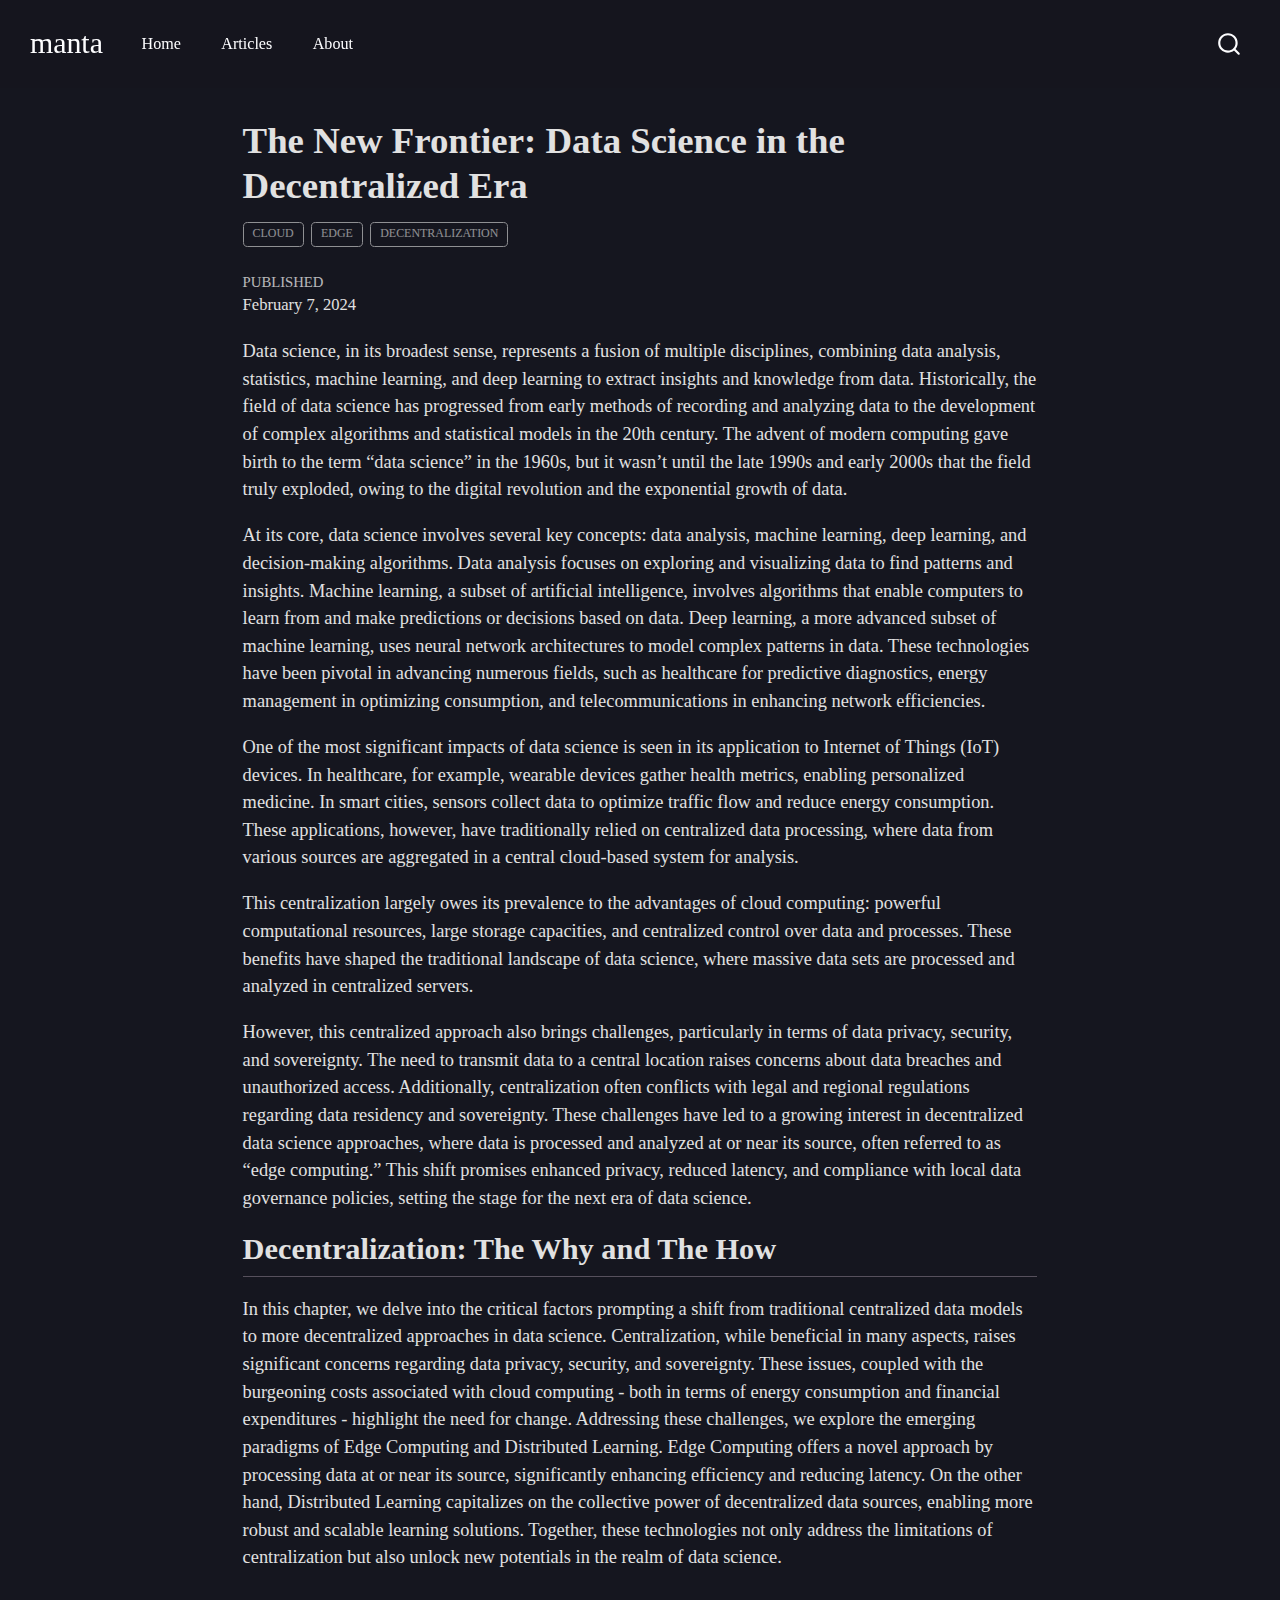
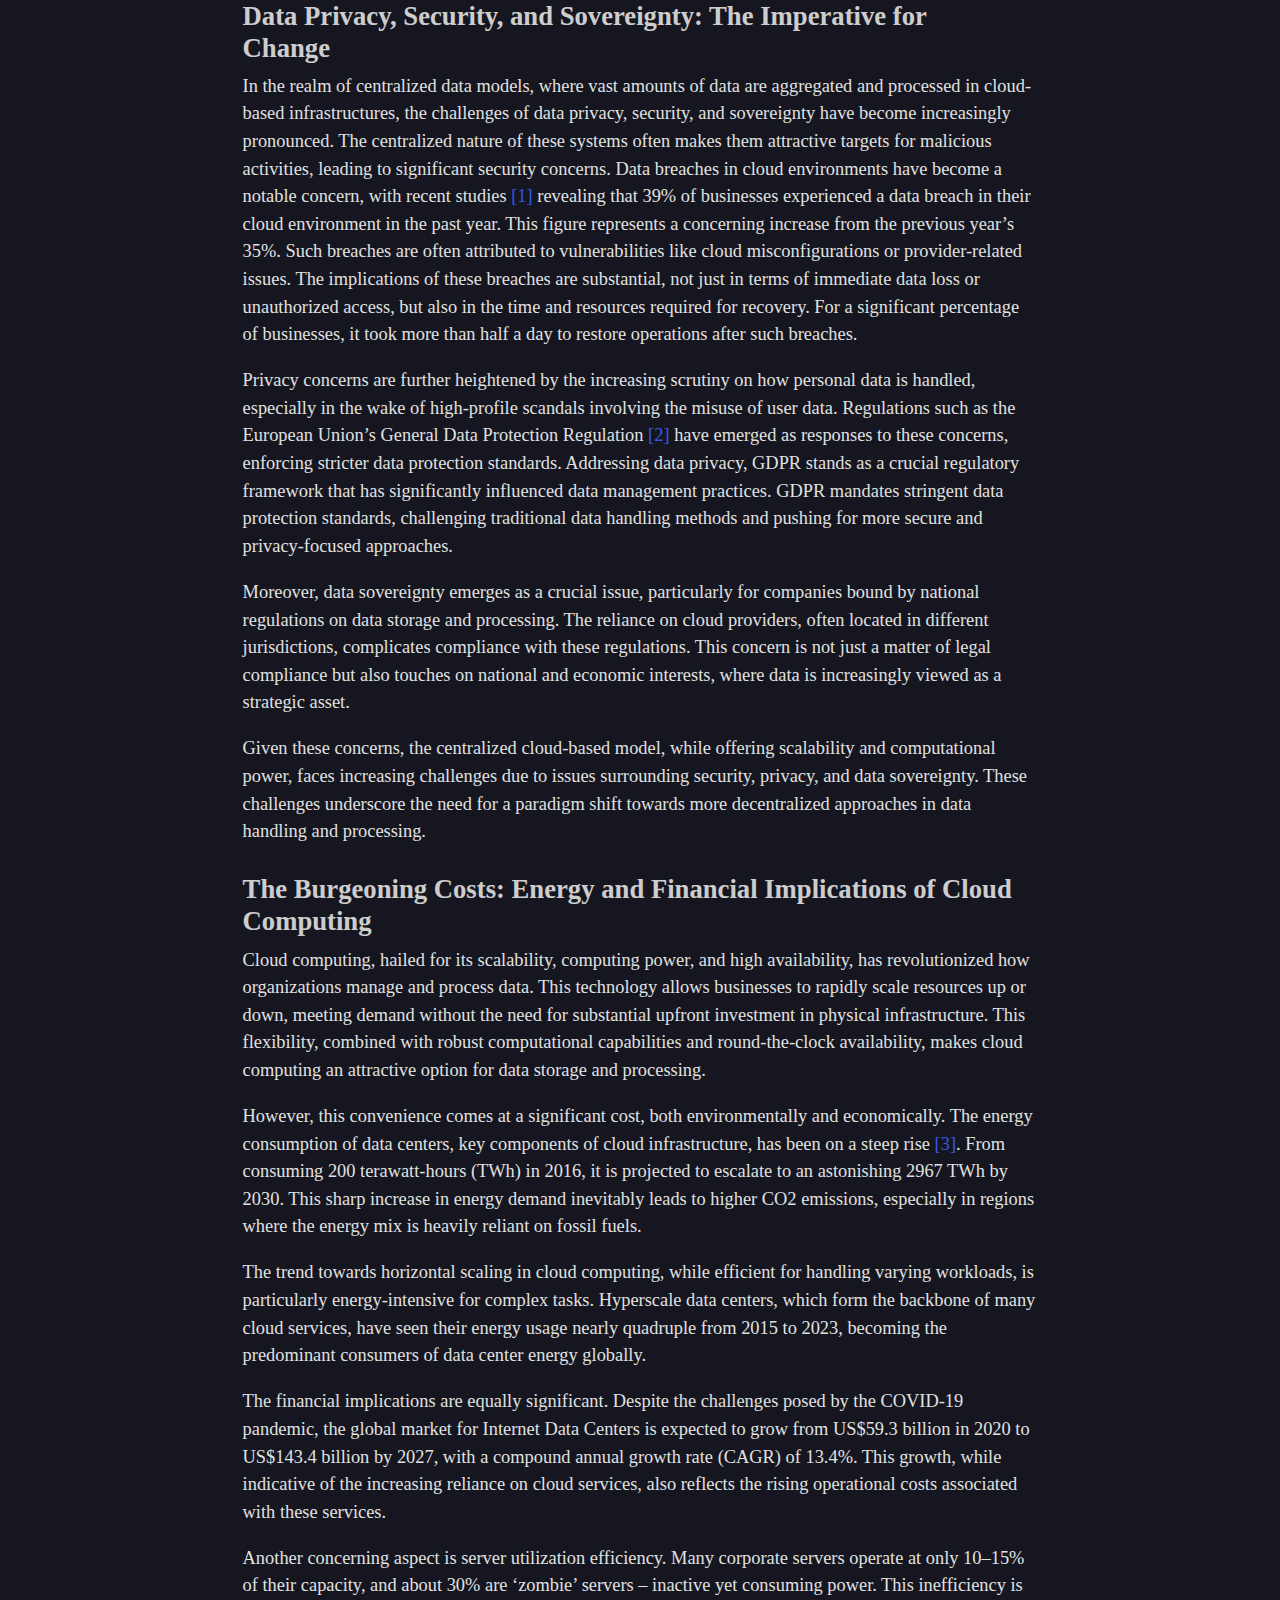
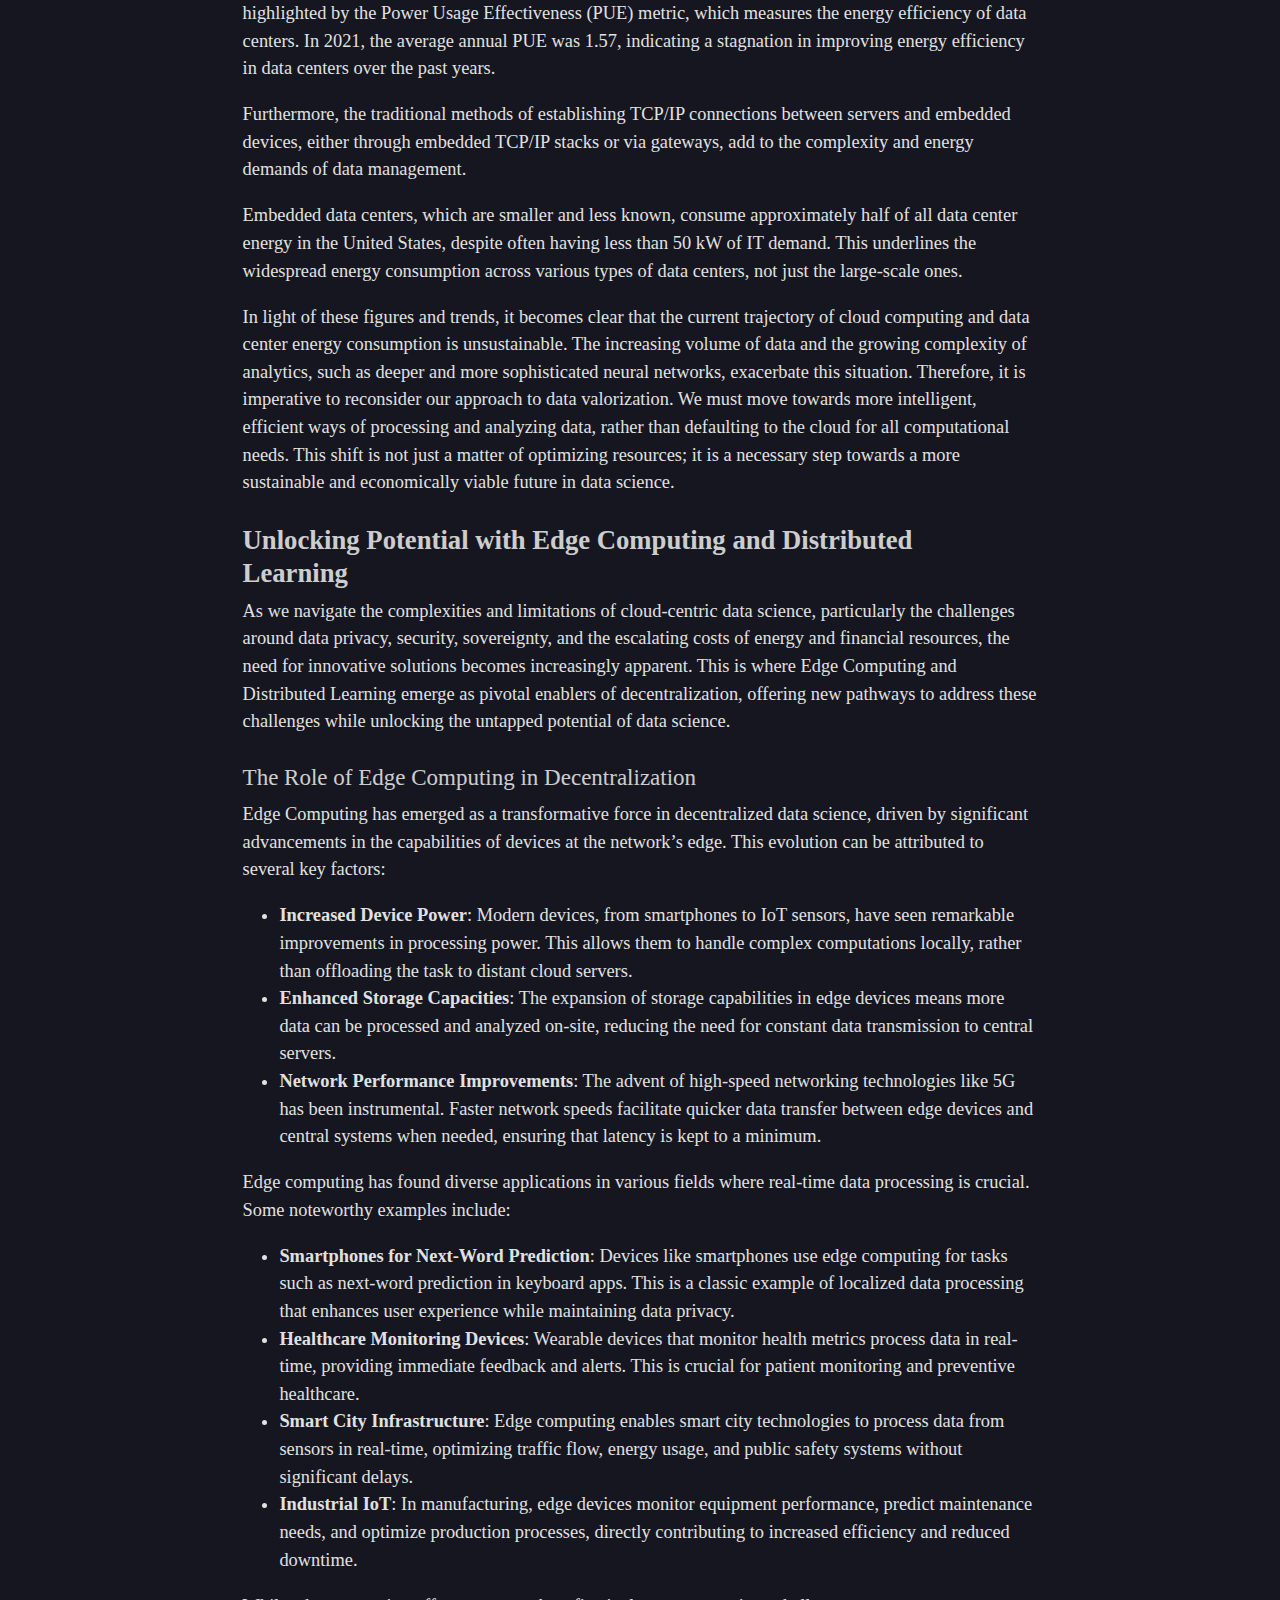
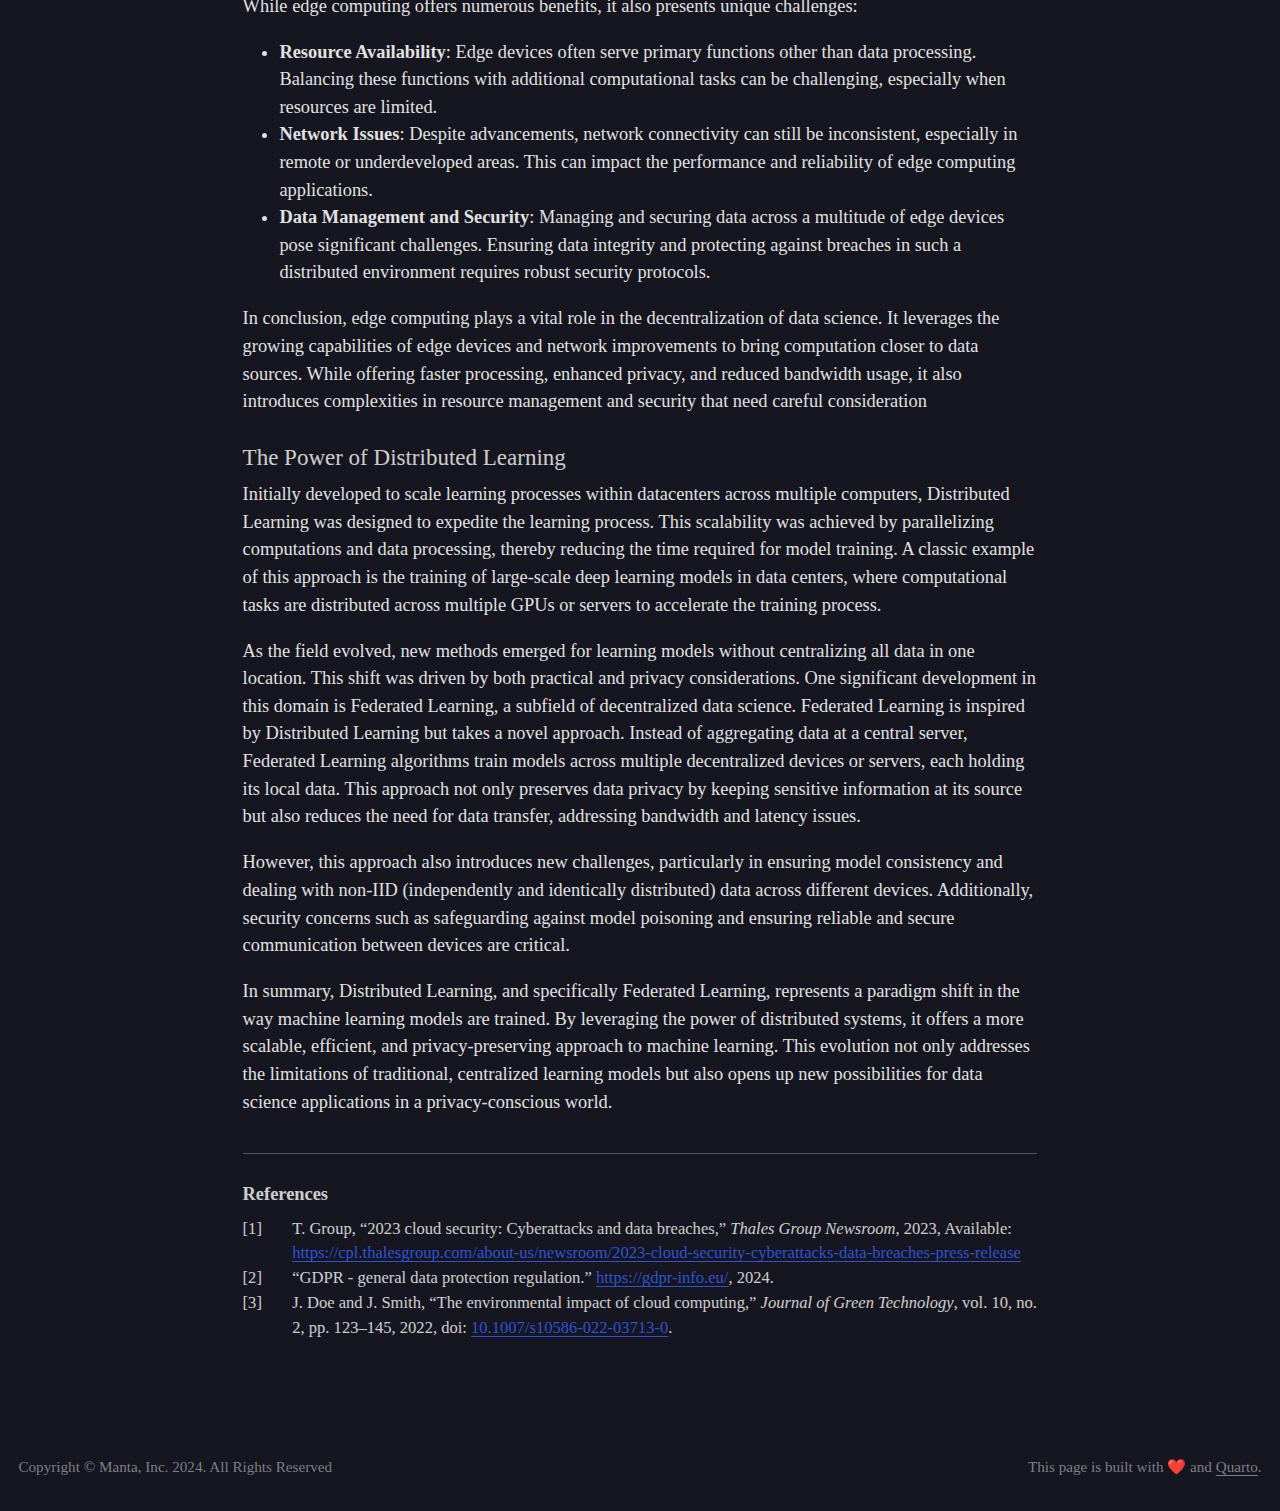
==== articles/decentralization/index.html @ c5131f83 "Built site for gh-pages" ====
<!DOCTYPE html>
<html xmlns="http://www.w3.org/1999/xhtml" lang="en" xml:lang="en"><head>

<meta charset="utf-8">
<meta name="generator" content="quarto-1.4.549">

<meta name="viewport" content="width=device-width, initial-scale=1.0, user-scalable=yes">

<meta name="dcterms.date" content="2024-02-07">

<title>manta - The New Frontier: Data Science in the Decentralized Era</title>
<style>
code{white-space: pre-wrap;}
span.smallcaps{font-variant: small-caps;}
div.columns{display: flex; gap: min(4vw, 1.5em);}
div.column{flex: auto; overflow-x: auto;}
div.hanging-indent{margin-left: 1.5em; text-indent: -1.5em;}
ul.task-list{list-style: none;}
ul.task-list li input[type="checkbox"] {
  width: 0.8em;
  margin: 0 0.8em 0.2em -1em; /* quarto-specific, see https://github.com/quarto-dev/quarto-cli/issues/4556 */ 
  vertical-align: middle;
}
/* CSS for citations */
div.csl-bib-body { }
div.csl-entry {
  clear: both;
  margin-bottom: 0em;
}
.hanging-indent div.csl-entry {
  margin-left:2em;
  text-indent:-2em;
}
div.csl-left-margin {
  min-width:2em;
  float:left;
}
div.csl-right-inline {
  margin-left:2em;
  padding-left:1em;
}
div.csl-indent {
  margin-left: 2em;
}</style>


<script src="../../site_libs/quarto-nav/quarto-nav.js"></script>
<script src="../../site_libs/quarto-nav/headroom.min.js"></script>
<script src="../../site_libs/clipboard/clipboard.min.js"></script>
<script src="../../site_libs/quarto-search/autocomplete.umd.js"></script>
<script src="../../site_libs/quarto-search/fuse.min.js"></script>
<script src="../../site_libs/quarto-search/quarto-search.js"></script>
<meta name="quarto:offset" content="../../">
<script src="../../site_libs/quarto-html/quarto.js"></script>
<script src="../../site_libs/quarto-html/popper.min.js"></script>
<script src="../../site_libs/quarto-html/tippy.umd.min.js"></script>
<script src="../../site_libs/quarto-html/anchor.min.js"></script>
<link href="../../site_libs/quarto-html/tippy.css" rel="stylesheet">
<link href="../../site_libs/quarto-html/quarto-syntax-highlighting-dark.css" rel="stylesheet" id="quarto-text-highlighting-styles">
<script src="../../site_libs/bootstrap/bootstrap.min.js"></script>
<link href="../../site_libs/bootstrap/bootstrap-icons.css" rel="stylesheet">
<link href="../../site_libs/bootstrap/bootstrap.min.css" rel="stylesheet" id="quarto-bootstrap" data-mode="dark">
<script id="quarto-search-options" type="application/json">{
  "location": "navbar",
  "copy-button": false,
  "collapse-after": 3,
  "panel-placement": "end",
  "type": "overlay",
  "limit": 50,
  "keyboard-shortcut": [
    "f",
    "/",
    "s"
  ],
  "show-item-context": false,
  "language": {
    "search-no-results-text": "No results",
    "search-matching-documents-text": "matching documents",
    "search-copy-link-title": "Copy link to search",
    "search-hide-matches-text": "Hide additional matches",
    "search-more-match-text": "more match in this document",
    "search-more-matches-text": "more matches in this document",
    "search-clear-button-title": "Clear",
    "search-text-placeholder": "",
    "search-detached-cancel-button-title": "Cancel",
    "search-submit-button-title": "Submit",
    "search-label": "Search"
  }
}</script>


</head>

<body class="nav-fixed fullcontent">

<div id="quarto-search-results"></div>
  <header id="quarto-header" class="headroom fixed-top">
    <nav class="navbar navbar-expand-lg " data-bs-theme="dark">
      <div class="navbar-container container-fluid">
      <div class="navbar-brand-container mx-auto">
    <a class="navbar-brand" href="../../index.html">
    <span class="navbar-title">manta</span>
    </a>
  </div>
            <div id="quarto-search" class="" title="Search"></div>
          <button class="navbar-toggler" type="button" data-bs-toggle="collapse" data-bs-target="#navbarCollapse" aria-controls="navbarCollapse" aria-expanded="false" aria-label="Toggle navigation" onclick="if (window.quartoToggleHeadroom) { window.quartoToggleHeadroom(); }">
  <span class="navbar-toggler-icon"></span>
</button>
          <div class="collapse navbar-collapse" id="navbarCollapse">
            <ul class="navbar-nav navbar-nav-scroll me-auto">
  <li class="nav-item">
    <a class="nav-link" href="../../index.html"> 
<span class="menu-text">Home</span></a>
  </li>  
  <li class="nav-item">
    <a class="nav-link" href="../../articles.html"> 
<span class="menu-text">Articles</span></a>
  </li>  
  <li class="nav-item">
    <a class="nav-link" href="../../about.html"> 
<span class="menu-text">About</span></a>
  </li>  
</ul>
          </div> <!-- /navcollapse -->
          <div class="quarto-navbar-tools">
</div>
      </div> <!-- /container-fluid -->
    </nav>
</header>
<!-- content -->
<div id="quarto-content" class="quarto-container page-columns page-rows-contents page-layout-article page-navbar">
<!-- sidebar -->
<!-- margin-sidebar -->
    
<!-- main -->
<main class="content" id="quarto-document-content">

<header id="title-block-header" class="quarto-title-block default">
<div class="quarto-title">
<h1 class="title">The New Frontier: Data Science in the Decentralized Era</h1>
  <div class="quarto-categories">
    <div class="quarto-category">cloud</div>
    <div class="quarto-category">edge</div>
    <div class="quarto-category">decentralization</div>
  </div>
  </div>



<div class="quarto-title-meta">

    
    <div>
    <div class="quarto-title-meta-heading">Published</div>
    <div class="quarto-title-meta-contents">
      <p class="date">February 7, 2024</p>
    </div>
  </div>
  
    
  </div>
  


</header>


<p>Data science, in its broadest sense, represents a fusion of multiple disciplines, combining data analysis, statistics, machine learning, and deep learning to extract insights and knowledge from data. Historically, the field of data science has progressed from early methods of recording and analyzing data to the development of complex algorithms and statistical models in the 20th century. The advent of modern computing gave birth to the term “data science” in the 1960s, but it wasn’t until the late 1990s and early 2000s that the field truly exploded, owing to the digital revolution and the exponential growth of data.</p>
<p>At its core, data science involves several key concepts: data analysis, machine learning, deep learning, and decision-making algorithms. Data analysis focuses on exploring and visualizing data to find patterns and insights. Machine learning, a subset of artificial intelligence, involves algorithms that enable computers to learn from and make predictions or decisions based on data. Deep learning, a more advanced subset of machine learning, uses neural network architectures to model complex patterns in data. These technologies have been pivotal in advancing numerous fields, such as healthcare for predictive diagnostics, energy management in optimizing consumption, and telecommunications in enhancing network efficiencies.</p>
<p>One of the most significant impacts of data science is seen in its application to Internet of Things (IoT) devices. In healthcare, for example, wearable devices gather health metrics, enabling personalized medicine. In smart cities, sensors collect data to optimize traffic flow and reduce energy consumption. These applications, however, have traditionally relied on centralized data processing, where data from various sources are aggregated in a central cloud-based system for analysis.</p>
<p>This centralization largely owes its prevalence to the advantages of cloud computing: powerful computational resources, large storage capacities, and centralized control over data and processes. These benefits have shaped the traditional landscape of data science, where massive data sets are processed and analyzed in centralized servers.</p>
<p>However, this centralized approach also brings challenges, particularly in terms of data privacy, security, and sovereignty. The need to transmit data to a central location raises concerns about data breaches and unauthorized access. Additionally, centralization often conflicts with legal and regional regulations regarding data residency and sovereignty. These challenges have led to a growing interest in decentralized data science approaches, where data is processed and analyzed at or near its source, often referred to as “edge computing.” This shift promises enhanced privacy, reduced latency, and compliance with local data governance policies, setting the stage for the next era of data science.</p>
<section id="decentralization-the-why-and-the-how" class="level2">
<h2 class="anchored" data-anchor-id="decentralization-the-why-and-the-how">Decentralization: The Why and The How</h2>
<p>In this chapter, we delve into the critical factors prompting a shift from traditional centralized data models to more decentralized approaches in data science. Centralization, while beneficial in many aspects, raises significant concerns regarding data privacy, security, and sovereignty. These issues, coupled with the burgeoning costs associated with cloud computing - both in terms of energy consumption and financial expenditures - highlight the need for change. Addressing these challenges, we explore the emerging paradigms of Edge Computing and Distributed Learning. Edge Computing offers a novel approach by processing data at or near its source, significantly enhancing efficiency and reducing latency. On the other hand, Distributed Learning capitalizes on the collective power of decentralized data sources, enabling more robust and scalable learning solutions. Together, these technologies not only address the limitations of centralization but also unlock new potentials in the realm of data science.</p>
<section id="data-privacy-security-and-sovereignty-the-imperative-for-change" class="level3">
<h3 class="anchored" data-anchor-id="data-privacy-security-and-sovereignty-the-imperative-for-change">Data Privacy, Security, and Sovereignty: The Imperative for Change</h3>
<p>In the realm of centralized data models, where vast amounts of data are aggregated and processed in cloud-based infrastructures, the challenges of data privacy, security, and sovereignty have become increasingly pronounced. The centralized nature of these systems often makes them attractive targets for malicious activities, leading to significant security concerns. Data breaches in cloud environments have become a notable concern, with recent studies <span class="citation" data-cites="cloudSecurity2023"><a href="#ref-cloudSecurity2023" role="doc-biblioref">[1]</a></span> revealing that 39% of businesses experienced a data breach in their cloud environment in the past year. This figure represents a concerning increase from the previous year’s 35%. Such breaches are often attributed to vulnerabilities like cloud misconfigurations or provider-related issues. The implications of these breaches are substantial, not just in terms of immediate data loss or unauthorized access, but also in the time and resources required for recovery. For a significant percentage of businesses, it took more than half a day to restore operations after such breaches.</p>
<p>Privacy concerns are further heightened by the increasing scrutiny on how personal data is handled, especially in the wake of high-profile scandals involving the misuse of user data. Regulations such as the European Union’s General Data Protection Regulation <span class="citation" data-cites="GDPR2024"><a href="#ref-GDPR2024" role="doc-biblioref">[2]</a></span> have emerged as responses to these concerns, enforcing stricter data protection standards. Addressing data privacy, GDPR stands as a crucial regulatory framework that has significantly influenced data management practices. GDPR mandates stringent data protection standards, challenging traditional data handling methods and pushing for more secure and privacy-focused approaches.</p>
<p>Moreover, data sovereignty emerges as a crucial issue, particularly for companies bound by national regulations on data storage and processing. The reliance on cloud providers, often located in different jurisdictions, complicates compliance with these regulations. This concern is not just a matter of legal compliance but also touches on national and economic interests, where data is increasingly viewed as a strategic asset.</p>
<p>Given these concerns, the centralized cloud-based model, while offering scalability and computational power, faces increasing challenges due to issues surrounding security, privacy, and data sovereignty. These challenges underscore the need for a paradigm shift towards more decentralized approaches in data handling and processing.</p>
</section>
<section id="the-burgeoning-costs-energy-and-financial-implications-of-cloud-computing" class="level3">
<h3 class="anchored" data-anchor-id="the-burgeoning-costs-energy-and-financial-implications-of-cloud-computing">The Burgeoning Costs: Energy and Financial Implications of Cloud Computing</h3>
<p>Cloud computing, hailed for its scalability, computing power, and high availability, has revolutionized how organizations manage and process data. This technology allows businesses to rapidly scale resources up or down, meeting demand without the need for substantial upfront investment in physical infrastructure. This flexibility, combined with robust computational capabilities and round-the-clock availability, makes cloud computing an attractive option for data storage and processing.</p>
<p>However, this convenience comes at a significant cost, both environmentally and economically. The energy consumption of data centers, key components of cloud infrastructure, has been on a steep rise <span class="citation" data-cites="greenComputing2022"><a href="#ref-greenComputing2022" role="doc-biblioref">[3]</a></span>. From consuming 200 terawatt-hours (TWh) in 2016, it is projected to escalate to an astonishing 2967 TWh by 2030. This sharp increase in energy demand inevitably leads to higher CO2 emissions, especially in regions where the energy mix is heavily reliant on fossil fuels.</p>
<p>The trend towards horizontal scaling in cloud computing, while efficient for handling varying workloads, is particularly energy-intensive for complex tasks. Hyperscale data centers, which form the backbone of many cloud services, have seen their energy usage nearly quadruple from 2015 to 2023, becoming the predominant consumers of data center energy globally.</p>
<p>The financial implications are equally significant. Despite the challenges posed by the COVID-19 pandemic, the global market for Internet Data Centers is expected to grow from US$59.3 billion in 2020 to US$143.4 billion by 2027, with a compound annual growth rate (CAGR) of 13.4%. This growth, while indicative of the increasing reliance on cloud services, also reflects the rising operational costs associated with these services.</p>
<p>Another concerning aspect is server utilization efficiency. Many corporate servers operate at only 10–15% of their capacity, and about 30% are ‘zombie’ servers – inactive yet consuming power. This inefficiency is highlighted by the Power Usage Effectiveness (PUE) metric, which measures the energy efficiency of data centers. In 2021, the average annual PUE was 1.57, indicating a stagnation in improving energy efficiency in data centers over the past years.</p>
<p>Furthermore, the traditional methods of establishing TCP/IP connections between servers and embedded devices, either through embedded TCP/IP stacks or via gateways, add to the complexity and energy demands of data management.</p>
<p>Embedded data centers, which are smaller and less known, consume approximately half of all data center energy in the United States, despite often having less than 50 kW of IT demand. This underlines the widespread energy consumption across various types of data centers, not just the large-scale ones.</p>
<p>In light of these figures and trends, it becomes clear that the current trajectory of cloud computing and data center energy consumption is unsustainable. The increasing volume of data and the growing complexity of analytics, such as deeper and more sophisticated neural networks, exacerbate this situation. Therefore, it is imperative to reconsider our approach to data valorization. We must move towards more intelligent, efficient ways of processing and analyzing data, rather than defaulting to the cloud for all computational needs. This shift is not just a matter of optimizing resources; it is a necessary step towards a more sustainable and economically viable future in data science.</p>
</section>
<section id="unlocking-potential-with-edge-computing-and-distributed-learning" class="level3">
<h3 class="anchored" data-anchor-id="unlocking-potential-with-edge-computing-and-distributed-learning">Unlocking Potential with Edge Computing and Distributed Learning</h3>
<p>As we navigate the complexities and limitations of cloud-centric data science, particularly the challenges around data privacy, security, sovereignty, and the escalating costs of energy and financial resources, the need for innovative solutions becomes increasingly apparent. This is where Edge Computing and Distributed Learning emerge as pivotal enablers of decentralization, offering new pathways to address these challenges while unlocking the untapped potential of data science.</p>
<section id="the-role-of-edge-computing-in-decentralization" class="level4">
<h4 class="anchored" data-anchor-id="the-role-of-edge-computing-in-decentralization">The Role of Edge Computing in Decentralization</h4>
<p>Edge Computing has emerged as a transformative force in decentralized data science, driven by significant advancements in the capabilities of devices at the network’s edge. This evolution can be attributed to several key factors:</p>
<ul>
<li><strong>Increased Device Power</strong>: Modern devices, from smartphones to IoT sensors, have seen remarkable improvements in processing power. This allows them to handle complex computations locally, rather than offloading the task to distant cloud servers.</li>
<li><strong>Enhanced Storage Capacities</strong>: The expansion of storage capabilities in edge devices means more data can be processed and analyzed on-site, reducing the need for constant data transmission to central servers.</li>
<li><strong>Network Performance Improvements</strong>: The advent of high-speed networking technologies like 5G has been instrumental. Faster network speeds facilitate quicker data transfer between edge devices and central systems when needed, ensuring that latency is kept to a minimum.</li>
</ul>
<p>Edge computing has found diverse applications in various fields where real-time data processing is crucial. Some noteworthy examples include:</p>
<ul>
<li><strong>Smartphones for Next-Word Prediction</strong>: Devices like smartphones use edge computing for tasks such as next-word prediction in keyboard apps. This is a classic example of localized data processing that enhances user experience while maintaining data privacy.</li>
<li><strong>Healthcare Monitoring Devices</strong>: Wearable devices that monitor health metrics process data in real-time, providing immediate feedback and alerts. This is crucial for patient monitoring and preventive healthcare.</li>
<li><strong>Smart City Infrastructure</strong>: Edge computing enables smart city technologies to process data from sensors in real-time, optimizing traffic flow, energy usage, and public safety systems without significant delays.</li>
<li><strong>Industrial IoT</strong>: In manufacturing, edge devices monitor equipment performance, predict maintenance needs, and optimize production processes, directly contributing to increased efficiency and reduced downtime.</li>
</ul>
<p>While edge computing offers numerous benefits, it also presents unique challenges:</p>
<ul>
<li><strong>Resource Availability</strong>: Edge devices often serve primary functions other than data processing. Balancing these functions with additional computational tasks can be challenging, especially when resources are limited.</li>
<li><strong>Network Issues</strong>: Despite advancements, network connectivity can still be inconsistent, especially in remote or underdeveloped areas. This can impact the performance and reliability of edge computing applications.</li>
<li><strong>Data Management and Security</strong>: Managing and securing data across a multitude of edge devices pose significant challenges. Ensuring data integrity and protecting against breaches in such a distributed environment requires robust security protocols.</li>
</ul>
<p>In conclusion, edge computing plays a vital role in the decentralization of data science. It leverages the growing capabilities of edge devices and network improvements to bring computation closer to data sources. While offering faster processing, enhanced privacy, and reduced bandwidth usage, it also introduces complexities in resource management and security that need careful consideration</p>
</section>
<section id="the-power-of-distributed-learning" class="level4">
<h4 class="anchored" data-anchor-id="the-power-of-distributed-learning">The Power of Distributed Learning</h4>
<p>Initially developed to scale learning processes within datacenters across multiple computers, Distributed Learning was designed to expedite the learning process. This scalability was achieved by parallelizing computations and data processing, thereby reducing the time required for model training. A classic example of this approach is the training of large-scale deep learning models in data centers, where computational tasks are distributed across multiple GPUs or servers to accelerate the training process.</p>
<p>As the field evolved, new methods emerged for learning models without centralizing all data in one location. This shift was driven by both practical and privacy considerations. One significant development in this domain is Federated Learning, a subfield of decentralized data science. Federated Learning is inspired by Distributed Learning but takes a novel approach. Instead of aggregating data at a central server, Federated Learning algorithms train models across multiple decentralized devices or servers, each holding its local data. This approach not only preserves data privacy by keeping sensitive information at its source but also reduces the need for data transfer, addressing bandwidth and latency issues.</p>
<p>However, this approach also introduces new challenges, particularly in ensuring model consistency and dealing with non-IID (independently and identically distributed) data across different devices. Additionally, security concerns such as safeguarding against model poisoning and ensuring reliable and secure communication between devices are critical.</p>
<p>In summary, Distributed Learning, and specifically Federated Learning, represents a paradigm shift in the way machine learning models are trained. By leveraging the power of distributed systems, it offers a more scalable, efficient, and privacy-preserving approach to machine learning. This evolution not only addresses the limitations of traditional, centralized learning models but also opens up new possibilities for data science applications in a privacy-conscious world.</p>



</section>
</section>
</section>

<div id="quarto-appendix" class="default"><section class="quarto-appendix-contents" role="doc-bibliography" id="quarto-bibliography"><h2 class="anchored quarto-appendix-heading">References</h2><div id="refs" class="references csl-bib-body" data-entry-spacing="0" role="list">
<div id="ref-cloudSecurity2023" class="csl-entry" role="listitem">
<div class="csl-left-margin">[1] </div><div class="csl-right-inline">T. Group, <span>“2023 cloud security: Cyberattacks and data breaches,”</span> <em>Thales Group Newsroom</em>, 2023, Available: <a href="https://cpl.thalesgroup.com/about-us/newsroom/2023-cloud-security-cyberattacks-data-breaches-press-release">https://cpl.thalesgroup.com/about-us/newsroom/2023-cloud-security-cyberattacks-data-breaches-press-release</a></div>
</div>
<div id="ref-GDPR2024" class="csl-entry" role="listitem">
<div class="csl-left-margin">[2] </div><div class="csl-right-inline"><span>“GDPR - general data protection regulation.”</span> <a href="https://gdpr-info.eu/" class="uri">https://gdpr-info.eu/</a>, 2024.</div>
</div>
<div id="ref-greenComputing2022" class="csl-entry" role="listitem">
<div class="csl-left-margin">[3] </div><div class="csl-right-inline">J. Doe and J. Smith, <span>“The environmental impact of cloud computing,”</span> <em>Journal of Green Technology</em>, vol. 10, no. 2, pp. 123–145, 2022, doi: <a href="https://doi.org/10.1007/s10586-022-03713-0">10.1007/s10586-022-03713-0</a>.</div>
</div>
</div></section></div></main> <!-- /main -->
<script id="quarto-html-after-body" type="application/javascript">
window.document.addEventListener("DOMContentLoaded", function (event) {
  const toggleBodyColorMode = (bsSheetEl) => {
    const mode = bsSheetEl.getAttribute("data-mode");
    const bodyEl = window.document.querySelector("body");
    if (mode === "dark") {
      bodyEl.classList.add("quarto-dark");
      bodyEl.classList.remove("quarto-light");
    } else {
      bodyEl.classList.add("quarto-light");
      bodyEl.classList.remove("quarto-dark");
    }
  }
  const toggleBodyColorPrimary = () => {
    const bsSheetEl = window.document.querySelector("link#quarto-bootstrap");
    if (bsSheetEl) {
      toggleBodyColorMode(bsSheetEl);
    }
  }
  toggleBodyColorPrimary();  
  const icon = "";
  const anchorJS = new window.AnchorJS();
  anchorJS.options = {
    placement: 'right',
    icon: icon
  };
  anchorJS.add('.anchored');
  const isCodeAnnotation = (el) => {
    for (const clz of el.classList) {
      if (clz.startsWith('code-annotation-')) {                     
        return true;
      }
    }
    return false;
  }
  const clipboard = new window.ClipboardJS('.code-copy-button', {
    text: function(trigger) {
      const codeEl = trigger.previousElementSibling.cloneNode(true);
      for (const childEl of codeEl.children) {
        if (isCodeAnnotation(childEl)) {
          childEl.remove();
        }
      }
      return codeEl.innerText;
    }
  });
  clipboard.on('success', function(e) {
    // button target
    const button = e.trigger;
    // don't keep focus
    button.blur();
    // flash "checked"
    button.classList.add('code-copy-button-checked');
    var currentTitle = button.getAttribute("title");
    button.setAttribute("title", "Copied!");
    let tooltip;
    if (window.bootstrap) {
      button.setAttribute("data-bs-toggle", "tooltip");
      button.setAttribute("data-bs-placement", "left");
      button.setAttribute("data-bs-title", "Copied!");
      tooltip = new bootstrap.Tooltip(button, 
        { trigger: "manual", 
          customClass: "code-copy-button-tooltip",
          offset: [0, -8]});
      tooltip.show();    
    }
    setTimeout(function() {
      if (tooltip) {
        tooltip.hide();
        button.removeAttribute("data-bs-title");
        button.removeAttribute("data-bs-toggle");
        button.removeAttribute("data-bs-placement");
      }
      button.setAttribute("title", currentTitle);
      button.classList.remove('code-copy-button-checked');
    }, 1000);
    // clear code selection
    e.clearSelection();
  });
  function tippyHover(el, contentFn, onTriggerFn, onUntriggerFn) {
    const config = {
      allowHTML: true,
      maxWidth: 500,
      delay: 100,
      arrow: false,
      appendTo: function(el) {
          return el.parentElement;
      },
      interactive: true,
      interactiveBorder: 10,
      theme: 'quarto',
      placement: 'bottom-start',
    };
    if (contentFn) {
      config.content = contentFn;
    }
    if (onTriggerFn) {
      config.onTrigger = onTriggerFn;
    }
    if (onUntriggerFn) {
      config.onUntrigger = onUntriggerFn;
    }
    window.tippy(el, config); 
  }
  const noterefs = window.document.querySelectorAll('a[role="doc-noteref"]');
  for (var i=0; i<noterefs.length; i++) {
    const ref = noterefs[i];
    tippyHover(ref, function() {
      // use id or data attribute instead here
      let href = ref.getAttribute('data-footnote-href') || ref.getAttribute('href');
      try { href = new URL(href).hash; } catch {}
      const id = href.replace(/^#\/?/, "");
      const note = window.document.getElementById(id);
      return note.innerHTML;
    });
  }
  const xrefs = window.document.querySelectorAll('a.quarto-xref');
  const processXRef = (id, note) => {
    // Strip column container classes
    const stripColumnClz = (el) => {
      el.classList.remove("page-full", "page-columns");
      if (el.children) {
        for (const child of el.children) {
          stripColumnClz(child);
        }
      }
    }
    stripColumnClz(note)
    if (id === null || id.startsWith('sec-')) {
      // Special case sections, only their first couple elements
      const container = document.createElement("div");
      if (note.children && note.children.length > 2) {
        container.appendChild(note.children[0].cloneNode(true));
        for (let i = 1; i < note.children.length; i++) {
          const child = note.children[i];
          if (child.tagName === "P" && child.innerText === "") {
            continue;
          } else {
            container.appendChild(child.cloneNode(true));
            break;
          }
        }
        if (window.Quarto?.typesetMath) {
          window.Quarto.typesetMath(container);
        }
        return container.innerHTML
      } else {
        if (window.Quarto?.typesetMath) {
          window.Quarto.typesetMath(note);
        }
        return note.innerHTML;
      }
    } else {
      // Remove any anchor links if they are present
      const anchorLink = note.querySelector('a.anchorjs-link');
      if (anchorLink) {
        anchorLink.remove();
      }
      if (window.Quarto?.typesetMath) {
        window.Quarto.typesetMath(note);
      }
      // TODO in 1.5, we should make sure this works without a callout special case
      if (note.classList.contains("callout")) {
        return note.outerHTML;
      } else {
        return note.innerHTML;
      }
    }
  }
  for (var i=0; i<xrefs.length; i++) {
    const xref = xrefs[i];
    tippyHover(xref, undefined, function(instance) {
      instance.disable();
      let url = xref.getAttribute('href');
      let hash = undefined; 
      if (url.startsWith('#')) {
        hash = url;
      } else {
        try { hash = new URL(url).hash; } catch {}
      }
      if (hash) {
        const id = hash.replace(/^#\/?/, "");
        const note = window.document.getElementById(id);
        if (note !== null) {
          try {
            const html = processXRef(id, note.cloneNode(true));
            instance.setContent(html);
          } finally {
            instance.enable();
            instance.show();
          }
        } else {
          // See if we can fetch this
          fetch(url.split('#')[0])
          .then(res => res.text())
          .then(html => {
            const parser = new DOMParser();
            const htmlDoc = parser.parseFromString(html, "text/html");
            const note = htmlDoc.getElementById(id);
            if (note !== null) {
              const html = processXRef(id, note);
              instance.setContent(html);
            } 
          }).finally(() => {
            instance.enable();
            instance.show();
          });
        }
      } else {
        // See if we can fetch a full url (with no hash to target)
        // This is a special case and we should probably do some content thinning / targeting
        fetch(url)
        .then(res => res.text())
        .then(html => {
          const parser = new DOMParser();
          const htmlDoc = parser.parseFromString(html, "text/html");
          const note = htmlDoc.querySelector('main.content');
          if (note !== null) {
            // This should only happen for chapter cross references
            // (since there is no id in the URL)
            // remove the first header
            if (note.children.length > 0 && note.children[0].tagName === "HEADER") {
              note.children[0].remove();
            }
            const html = processXRef(null, note);
            instance.setContent(html);
          } 
        }).finally(() => {
          instance.enable();
          instance.show();
        });
      }
    }, function(instance) {
    });
  }
      let selectedAnnoteEl;
      const selectorForAnnotation = ( cell, annotation) => {
        let cellAttr = 'data-code-cell="' + cell + '"';
        let lineAttr = 'data-code-annotation="' +  annotation + '"';
        const selector = 'span[' + cellAttr + '][' + lineAttr + ']';
        return selector;
      }
      const selectCodeLines = (annoteEl) => {
        const doc = window.document;
        const targetCell = annoteEl.getAttribute("data-target-cell");
        const targetAnnotation = annoteEl.getAttribute("data-target-annotation");
        const annoteSpan = window.document.querySelector(selectorForAnnotation(targetCell, targetAnnotation));
        const lines = annoteSpan.getAttribute("data-code-lines").split(",");
        const lineIds = lines.map((line) => {
          return targetCell + "-" + line;
        })
        let top = null;
        let height = null;
        let parent = null;
        if (lineIds.length > 0) {
            //compute the position of the single el (top and bottom and make a div)
            const el = window.document.getElementById(lineIds[0]);
            top = el.offsetTop;
            height = el.offsetHeight;
            parent = el.parentElement.parentElement;
          if (lineIds.length > 1) {
            const lastEl = window.document.getElementById(lineIds[lineIds.length - 1]);
            const bottom = lastEl.offsetTop + lastEl.offsetHeight;
            height = bottom - top;
          }
          if (top !== null && height !== null && parent !== null) {
            // cook up a div (if necessary) and position it 
            let div = window.document.getElementById("code-annotation-line-highlight");
            if (div === null) {
              div = window.document.createElement("div");
              div.setAttribute("id", "code-annotation-line-highlight");
              div.style.position = 'absolute';
              parent.appendChild(div);
            }
            div.style.top = top - 2 + "px";
            div.style.height = height + 4 + "px";
            div.style.left = 0;
            let gutterDiv = window.document.getElementById("code-annotation-line-highlight-gutter");
            if (gutterDiv === null) {
              gutterDiv = window.document.createElement("div");
              gutterDiv.setAttribute("id", "code-annotation-line-highlight-gutter");
              gutterDiv.style.position = 'absolute';
              const codeCell = window.document.getElementById(targetCell);
              const gutter = codeCell.querySelector('.code-annotation-gutter');
              gutter.appendChild(gutterDiv);
            }
            gutterDiv.style.top = top - 2 + "px";
            gutterDiv.style.height = height + 4 + "px";
          }
          selectedAnnoteEl = annoteEl;
        }
      };
      const unselectCodeLines = () => {
        const elementsIds = ["code-annotation-line-highlight", "code-annotation-line-highlight-gutter"];
        elementsIds.forEach((elId) => {
          const div = window.document.getElementById(elId);
          if (div) {
            div.remove();
          }
        });
        selectedAnnoteEl = undefined;
      };
        // Handle positioning of the toggle
    window.addEventListener(
      "resize",
      throttle(() => {
        elRect = undefined;
        if (selectedAnnoteEl) {
          selectCodeLines(selectedAnnoteEl);
        }
      }, 10)
    );
    function throttle(fn, ms) {
    let throttle = false;
    let timer;
      return (...args) => {
        if(!throttle) { // first call gets through
            fn.apply(this, args);
            throttle = true;
        } else { // all the others get throttled
            if(timer) clearTimeout(timer); // cancel #2
            timer = setTimeout(() => {
              fn.apply(this, args);
              timer = throttle = false;
            }, ms);
        }
      };
    }
      // Attach click handler to the DT
      const annoteDls = window.document.querySelectorAll('dt[data-target-cell]');
      for (const annoteDlNode of annoteDls) {
        annoteDlNode.addEventListener('click', (event) => {
          const clickedEl = event.target;
          if (clickedEl !== selectedAnnoteEl) {
            unselectCodeLines();
            const activeEl = window.document.querySelector('dt[data-target-cell].code-annotation-active');
            if (activeEl) {
              activeEl.classList.remove('code-annotation-active');
            }
            selectCodeLines(clickedEl);
            clickedEl.classList.add('code-annotation-active');
          } else {
            // Unselect the line
            unselectCodeLines();
            clickedEl.classList.remove('code-annotation-active');
          }
        });
      }
  const findCites = (el) => {
    const parentEl = el.parentElement;
    if (parentEl) {
      const cites = parentEl.dataset.cites;
      if (cites) {
        return {
          el,
          cites: cites.split(' ')
        };
      } else {
        return findCites(el.parentElement)
      }
    } else {
      return undefined;
    }
  };
  var bibliorefs = window.document.querySelectorAll('a[role="doc-biblioref"]');
  for (var i=0; i<bibliorefs.length; i++) {
    const ref = bibliorefs[i];
    const citeInfo = findCites(ref);
    if (citeInfo) {
      tippyHover(citeInfo.el, function() {
        var popup = window.document.createElement('div');
        citeInfo.cites.forEach(function(cite) {
          var citeDiv = window.document.createElement('div');
          citeDiv.classList.add('hanging-indent');
          citeDiv.classList.add('csl-entry');
          var biblioDiv = window.document.getElementById('ref-' + cite);
          if (biblioDiv) {
            citeDiv.innerHTML = biblioDiv.innerHTML;
          }
          popup.appendChild(citeDiv);
        });
        return popup.innerHTML;
      });
    }
  }
});
</script>
</div> <!-- /content -->
<footer class="footer">
  <div class="nav-footer">
    <div class="nav-footer-left">
<p>Copyright © Manta, Inc.&nbsp;2024. All Rights Reserved</p>
</div>   
    <div class="nav-footer-center">
      &nbsp;
    </div>
    <div class="nav-footer-right">
<p>This page is built with ❤️ and <a href="https://quarto.org/">Quarto</a>.</p>
</div>
  </div>
</footer>




</body></html>
---- site_libs/quarto-html/tippy.css ----
.tippy-box[data-animation=fade][data-state=hidden]{opacity:0}[data-tippy-root]{max-width:calc(100vw - 10px)}.tippy-box{position:relative;background-color:#333;color:#fff;border-radius:4px;font-size:14px;line-height:1.4;white-space:normal;outline:0;transition-property:transform,visibility,opacity}.tippy-box[data-placement^=top]>.tippy-arrow{bottom:0}.tippy-box[data-placement^=top]>.tippy-arrow:before{bottom:-7px;left:0;border-width:8px 8px 0;border-top-color:initial;transform-origin:center top}.tippy-box[data-placement^=bottom]>.tippy-arrow{top:0}.tippy-box[data-placement^=bottom]>.tippy-arrow:before{top:-7px;left:0;border-width:0 8px 8px;border-bottom-color:initial;transform-origin:center bottom}.tippy-box[data-placement^=left]>.tippy-arrow{right:0}.tippy-box[data-placement^=left]>.tippy-arrow:before{border-width:8px 0 8px 8px;border-left-color:initial;right:-7px;transform-origin:center left}.tippy-box[data-placement^=right]>.tippy-arrow{left:0}.tippy-box[data-placement^=right]>.tippy-arrow:before{left:-7px;border-width:8px 8px 8px 0;border-right-color:initial;transform-origin:center right}.tippy-box[data-inertia][data-state=visible]{transition-timing-function:cubic-bezier(.54,1.5,.38,1.11)}.tippy-arrow{width:16px;height:16px;color:#333}.tippy-arrow:before{content:"";position:absolute;border-color:transparent;border-style:solid}.tippy-content{position:relative;padding:5px 9px;z-index:1}
---- site_libs/quarto-html/quarto-syntax-highlighting-dark.css ----
/* quarto syntax highlight colors */
:root {
  --quarto-hl-al-color: #f07178;
  --quarto-hl-an-color: #d4d0ab;
  --quarto-hl-at-color: #00e0e0;
  --quarto-hl-bn-color: #d4d0ab;
  --quarto-hl-bu-color: #abe338;
  --quarto-hl-ch-color: #abe338;
  --quarto-hl-co-color: #f8f8f2;
  --quarto-hl-cv-color: #ffd700;
  --quarto-hl-cn-color: #ffd700;
  --quarto-hl-cf-color: #ffa07a;
  --quarto-hl-dt-color: #ffa07a;
  --quarto-hl-dv-color: #d4d0ab;
  --quarto-hl-do-color: #f8f8f2;
  --quarto-hl-er-color: #f07178;
  --quarto-hl-ex-color: #00e0e0;
  --quarto-hl-fl-color: #d4d0ab;
  --quarto-hl-fu-color: #ffa07a;
  --quarto-hl-im-color: #abe338;
  --quarto-hl-in-color: #d4d0ab;
  --quarto-hl-kw-color: #ffa07a;
  --quarto-hl-op-color: #ffa07a;
  --quarto-hl-ot-color: #00e0e0;
  --quarto-hl-pp-color: #dcc6e0;
  --quarto-hl-re-color: #00e0e0;
  --quarto-hl-sc-color: #abe338;
  --quarto-hl-ss-color: #abe338;
  --quarto-hl-st-color: #abe338;
  --quarto-hl-va-color: #00e0e0;
  --quarto-hl-vs-color: #abe338;
  --quarto-hl-wa-color: #dcc6e0;
}

/* other quarto variables */
:root {
  --quarto-font-monospace: SFMono-Regular, Menlo, Monaco, Consolas, "Liberation Mono", "Courier New", monospace;
}

code span.al {
  background-color: #2a0f15;
  font-weight: bold;
  color: #f07178;
}

code span.an {
  color: #d4d0ab;
}

code span.at {
  color: #00e0e0;
}

code span.bn {
  color: #d4d0ab;
}

code span.bu {
  color: #abe338;
}

code span.ch {
  color: #abe338;
}

code span.co {
  font-style: italic;
  color: #f8f8f2;
}

code span.cv {
  color: #ffd700;
}

code span.cn {
  color: #ffd700;
}

code span.cf {
  font-weight: bold;
  color: #ffa07a;
}

code span.dt {
  color: #ffa07a;
}

code span.dv {
  color: #d4d0ab;
}

code span.do {
  color: #f8f8f2;
}

code span.er {
  color: #f07178;
  text-decoration: underline;
}

code span.ex {
  font-weight: bold;
  color: #00e0e0;
}

code span.fl {
  color: #d4d0ab;
}

code span.fu {
  color: #ffa07a;
}

code span.im {
  color: #abe338;
}

code span.in {
  color: #d4d0ab;
}

code span.kw {
  font-weight: bold;
  color: #ffa07a;
}

pre > code.sourceCode > span {
  color: #f8f8f2;
}

code span {
  color: #f8f8f2;
}

code.sourceCode > span {
  color: #f8f8f2;
}

div.sourceCode,
div.sourceCode pre.sourceCode {
  color: #f8f8f2;
}

code span.op {
  color: #ffa07a;
}

code span.ot {
  color: #00e0e0;
}

code span.pp {
  color: #dcc6e0;
}

code span.re {
  background-color: #f8f8f2;
  color: #00e0e0;
}

code span.sc {
  color: #abe338;
}

code span.ss {
  color: #abe338;
}

code span.st {
  color: #abe338;
}

code span.va {
  color: #00e0e0;
}

code span.vs {
  color: #abe338;
}

code span.wa {
  color: #dcc6e0;
}

.prevent-inlining {
  content: "</";
}

/*# sourceMappingURL=935a306eefa94366c21e1a970dddb765.css.map */
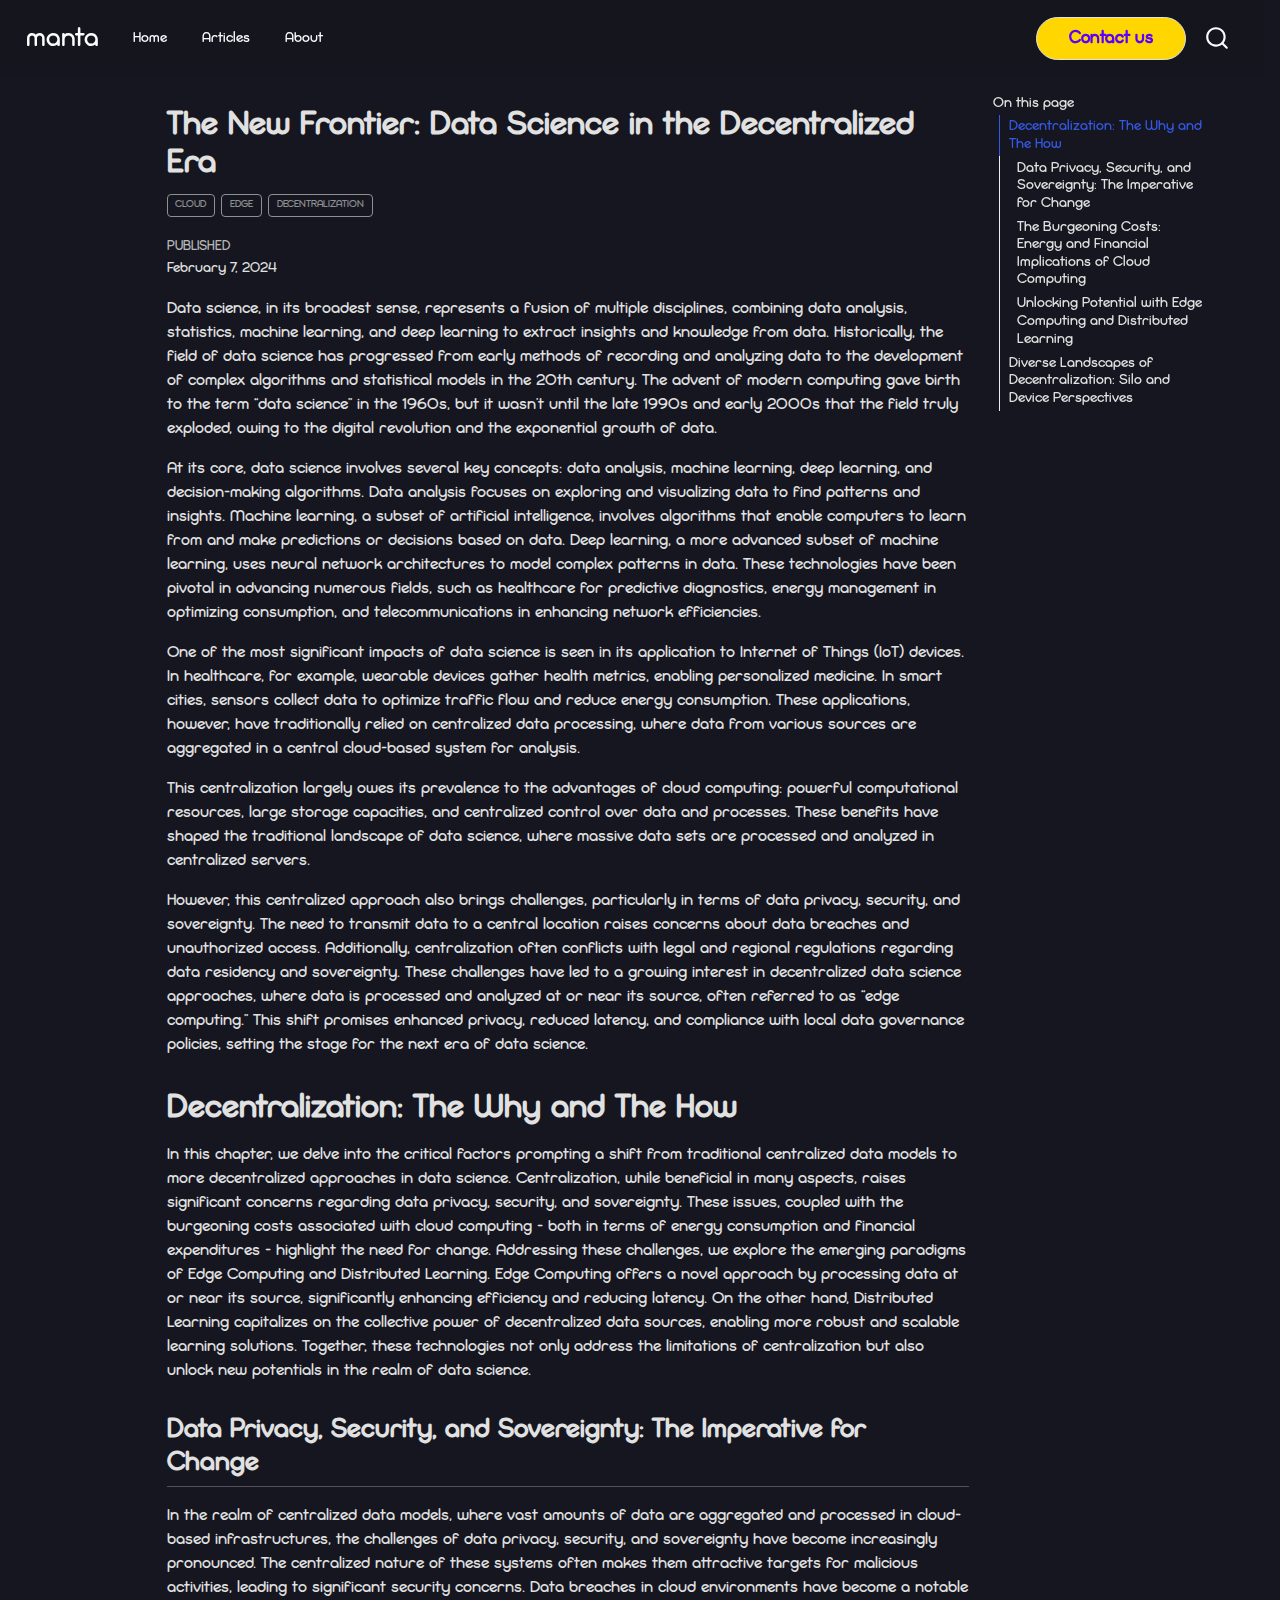
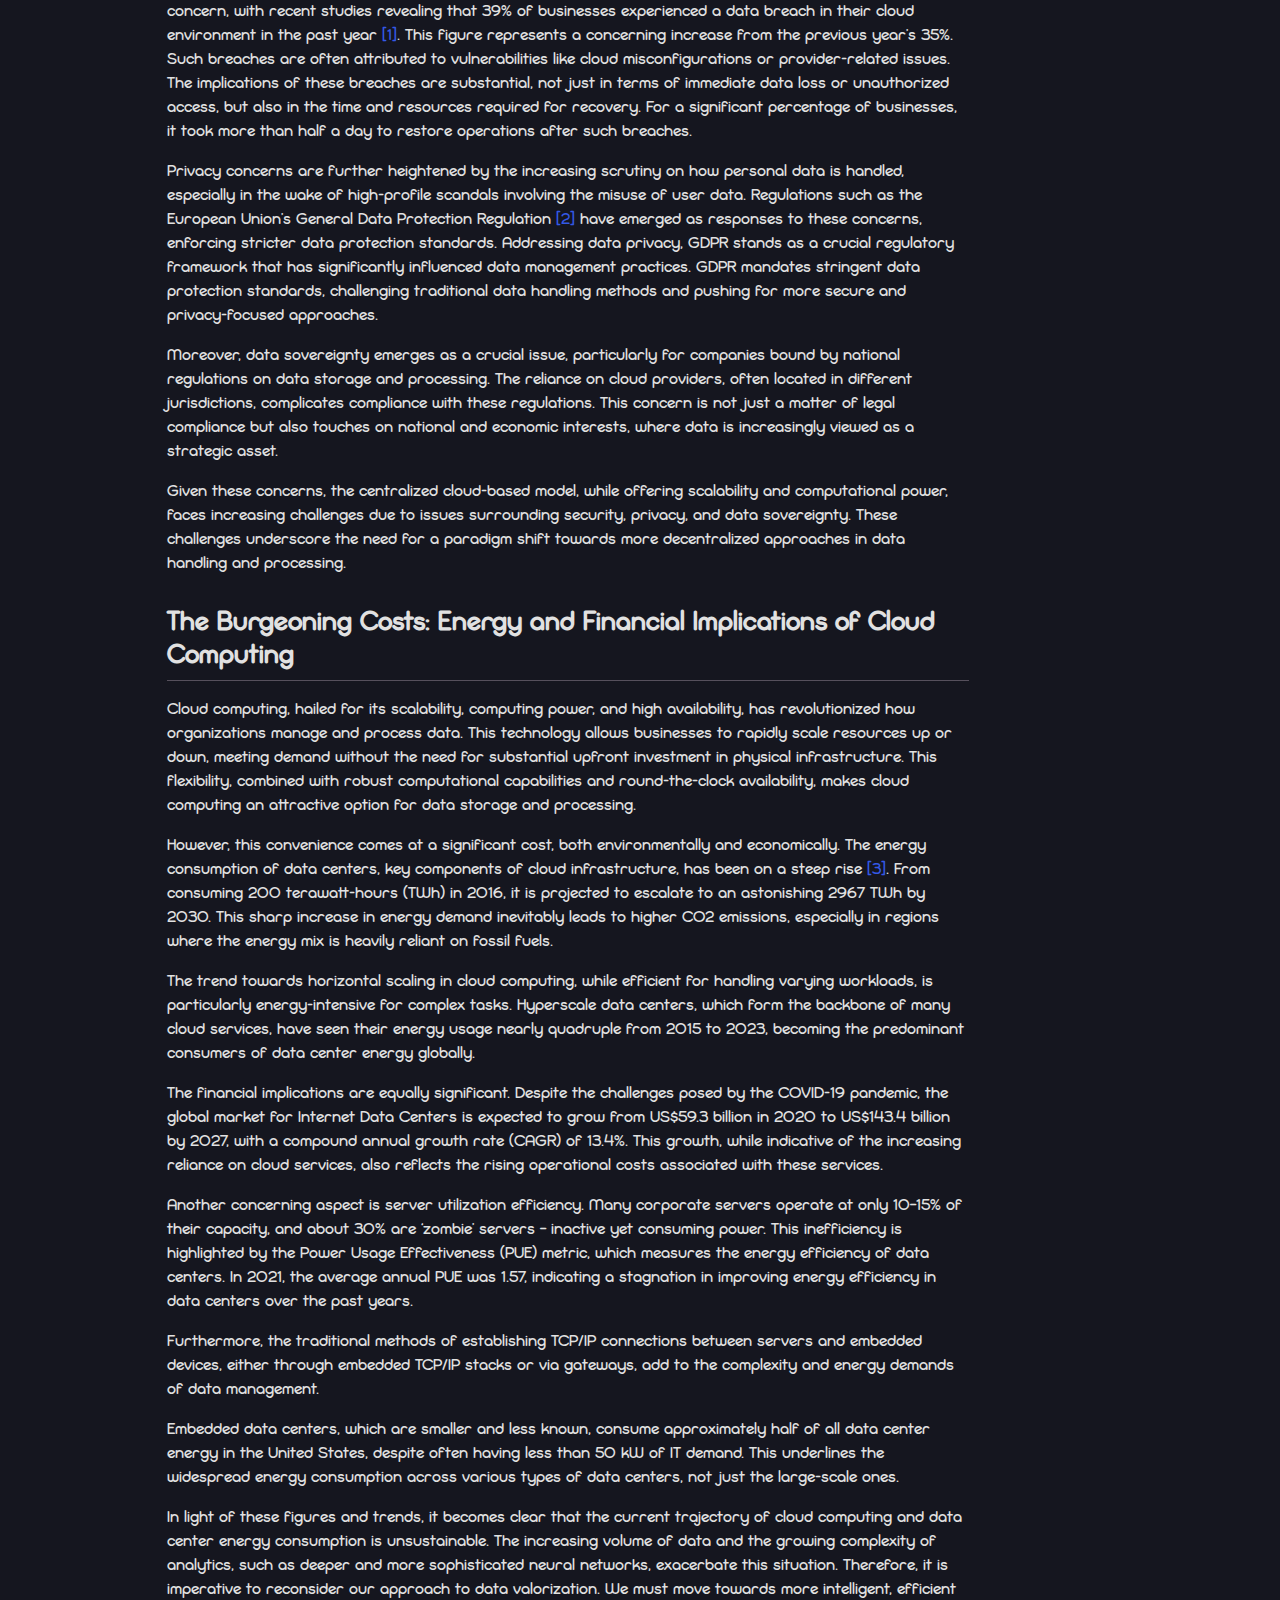
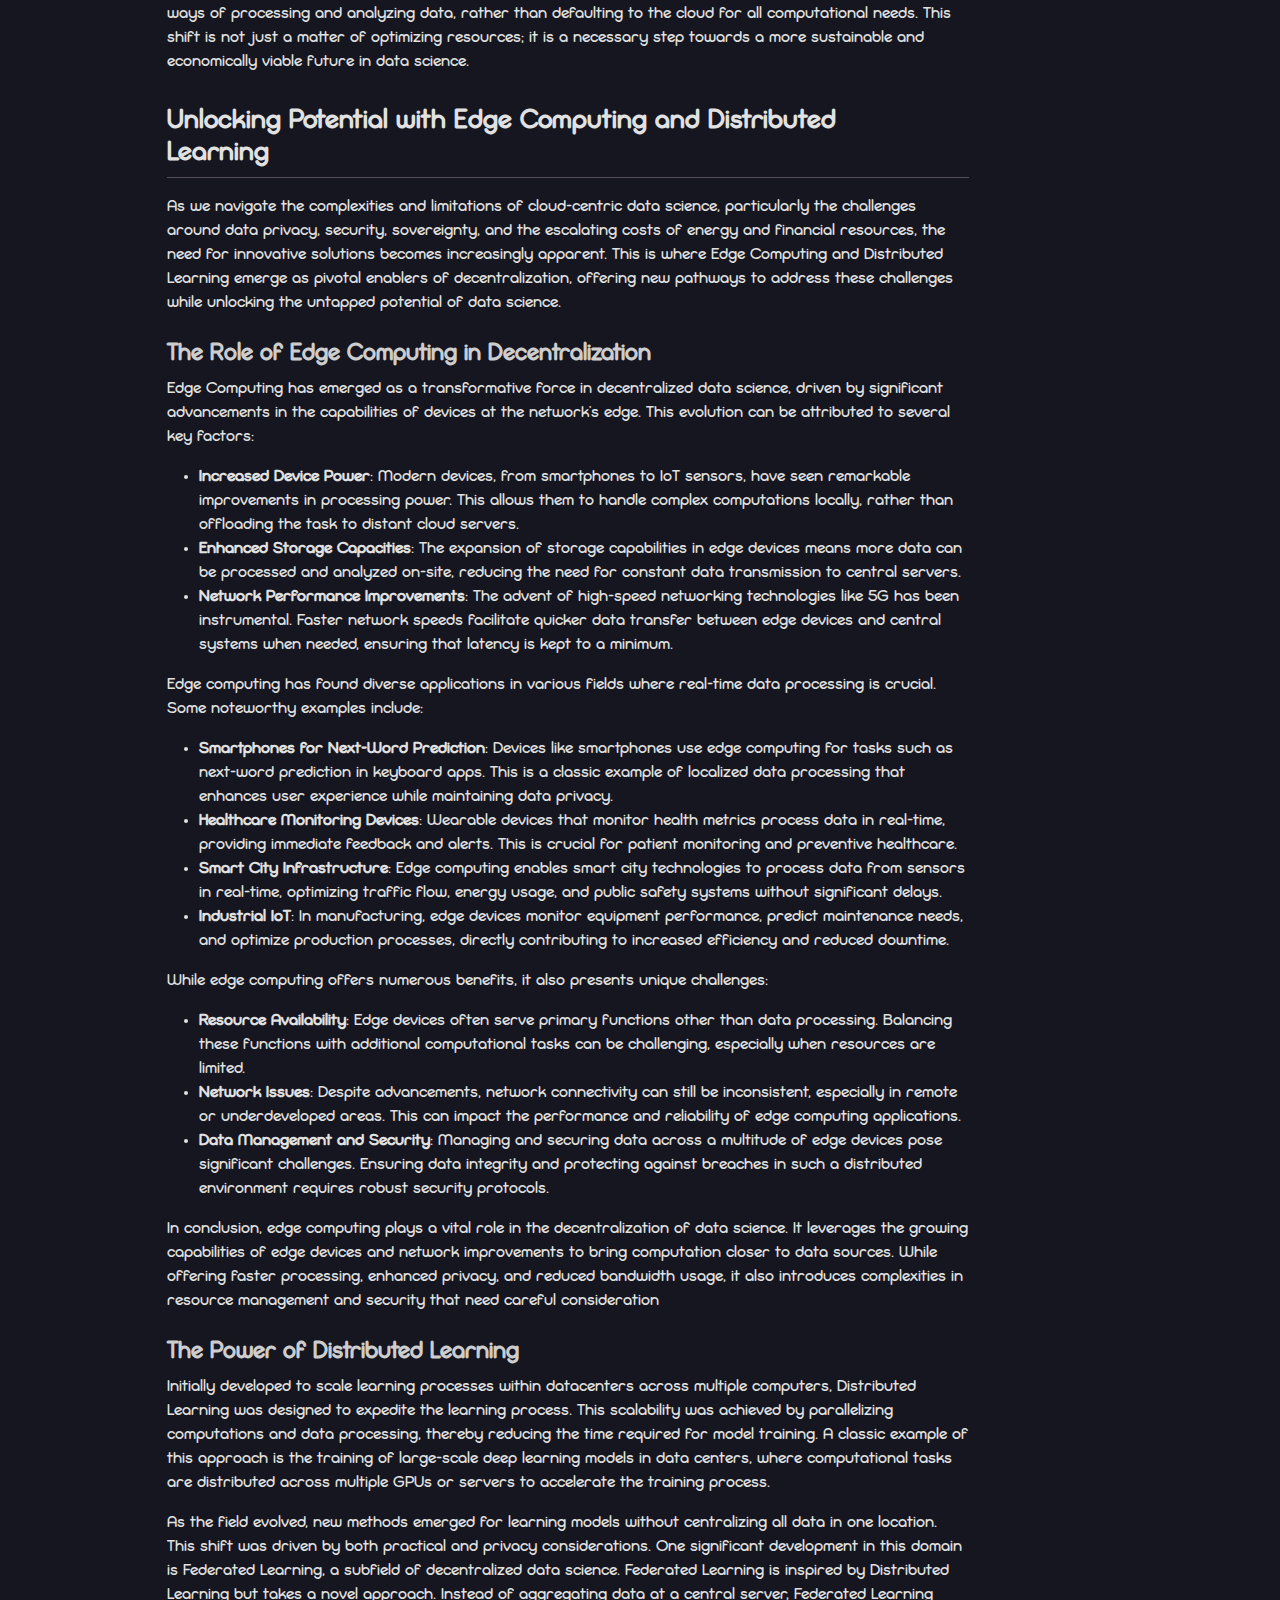
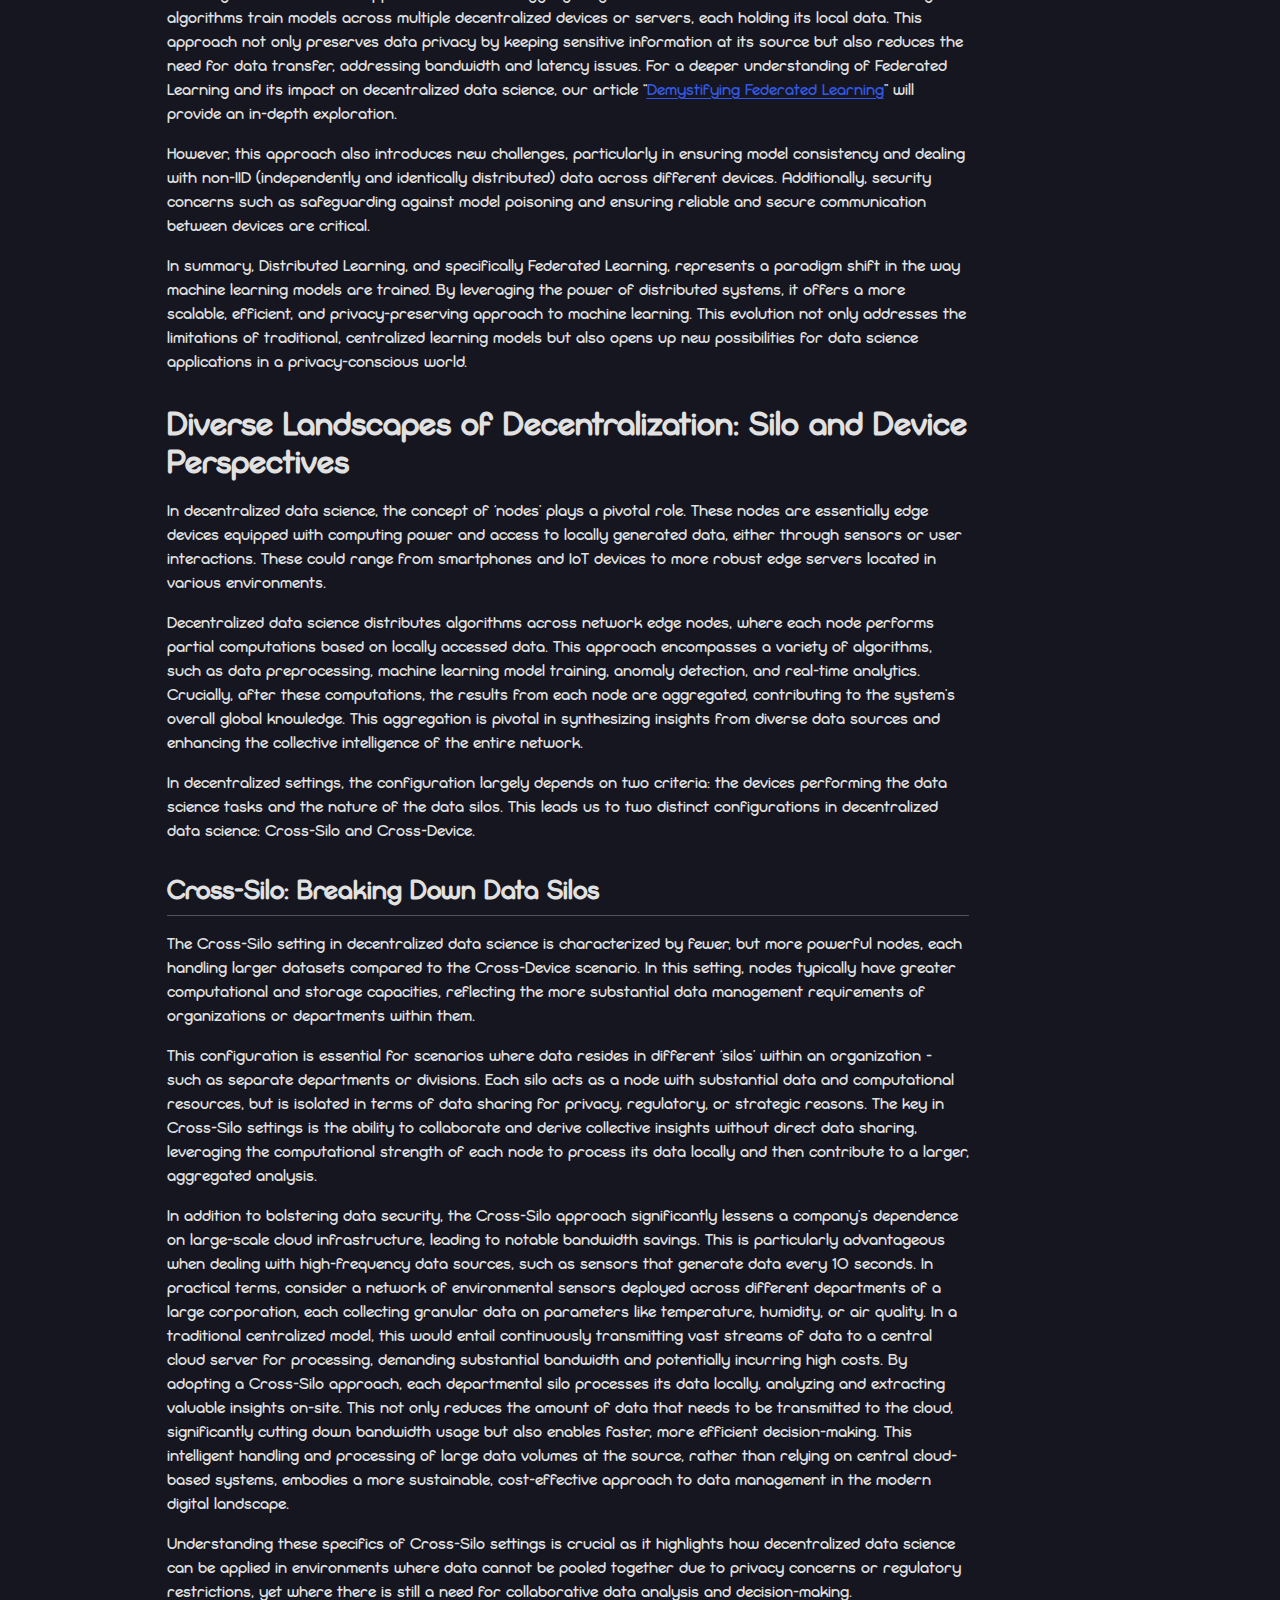
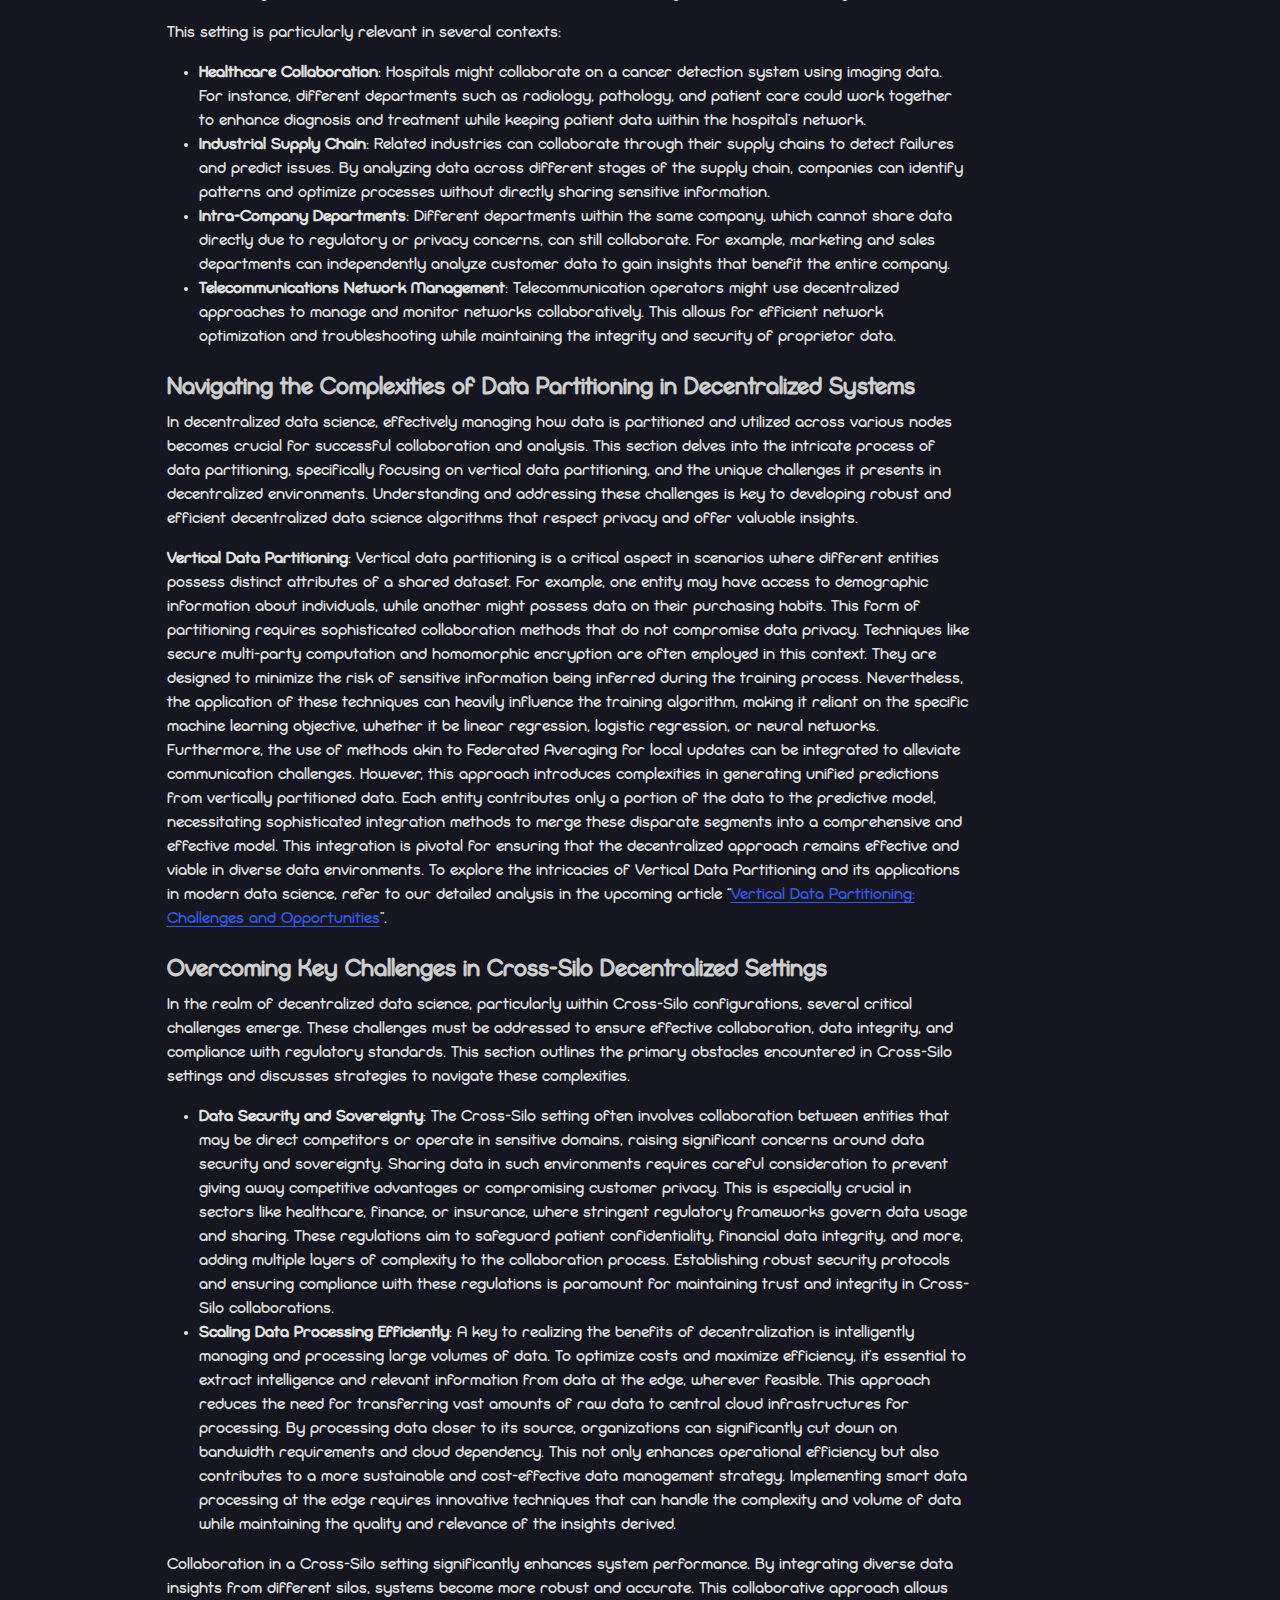
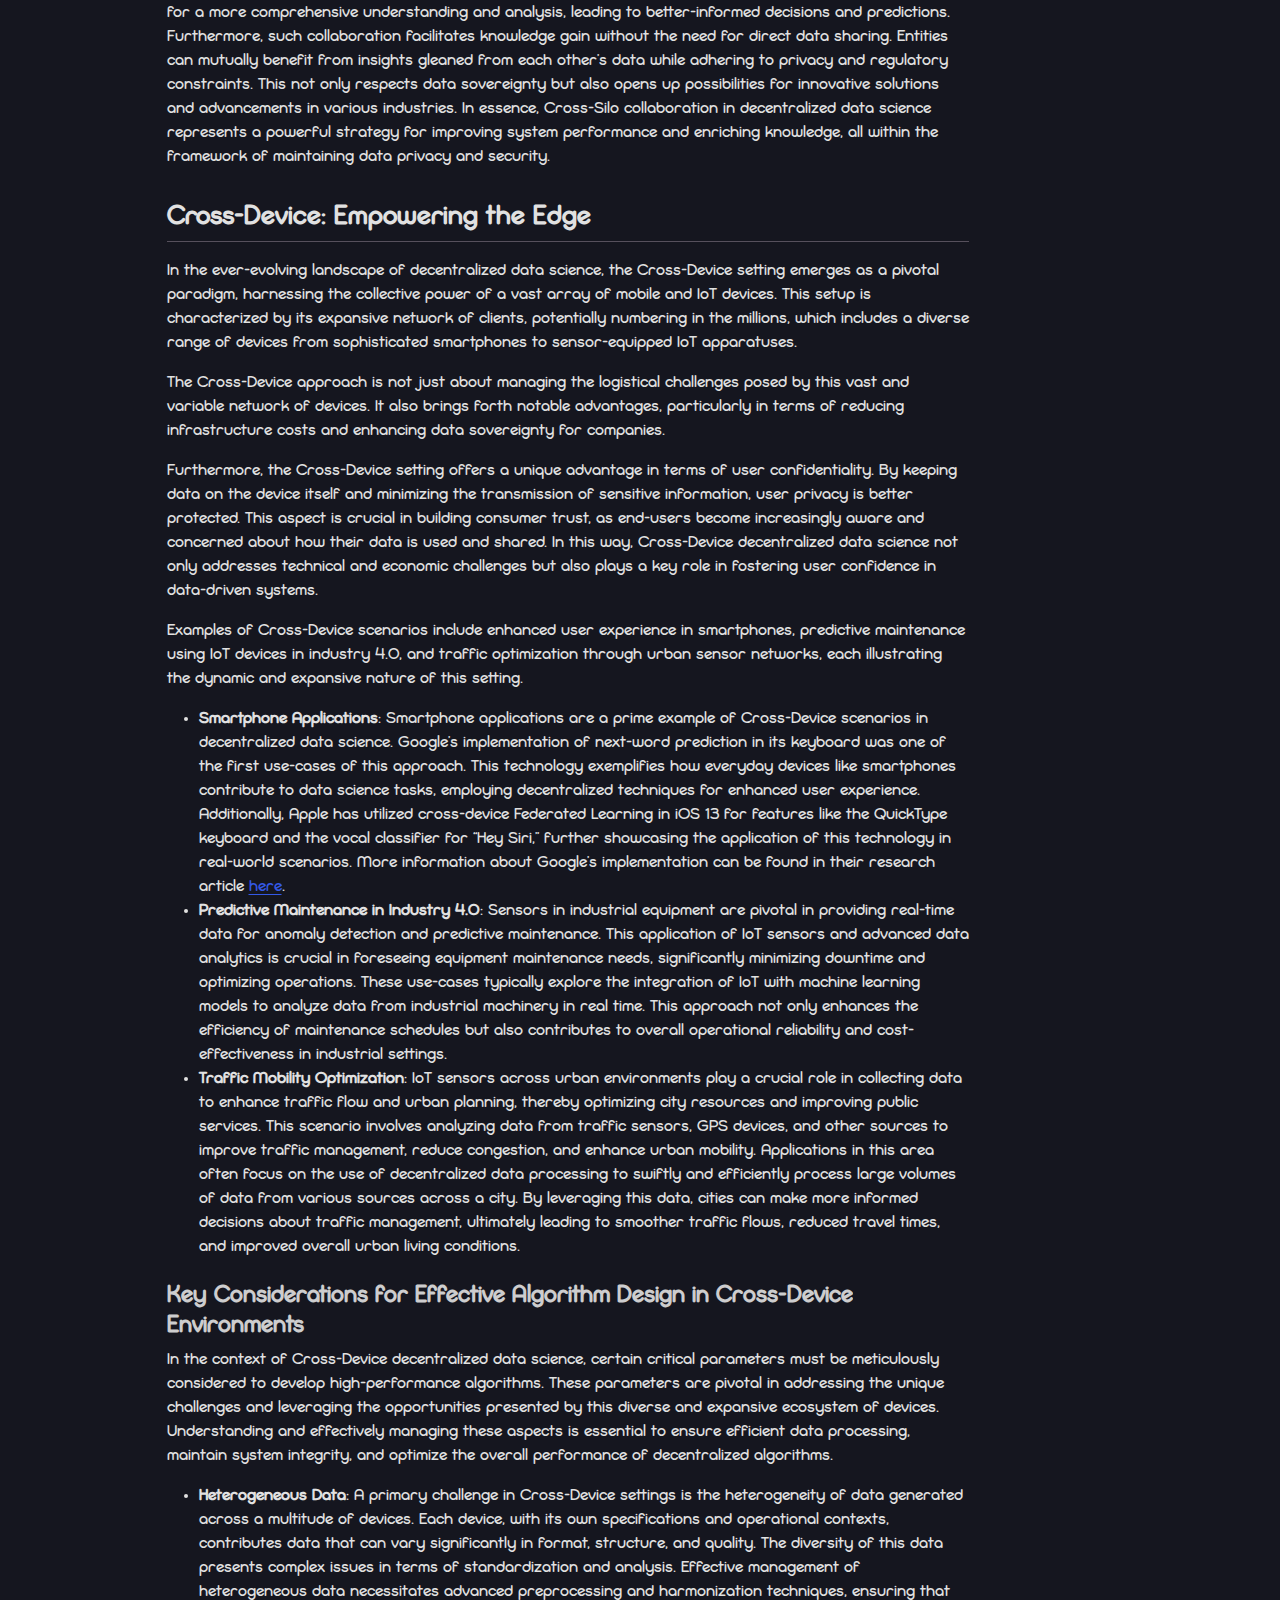
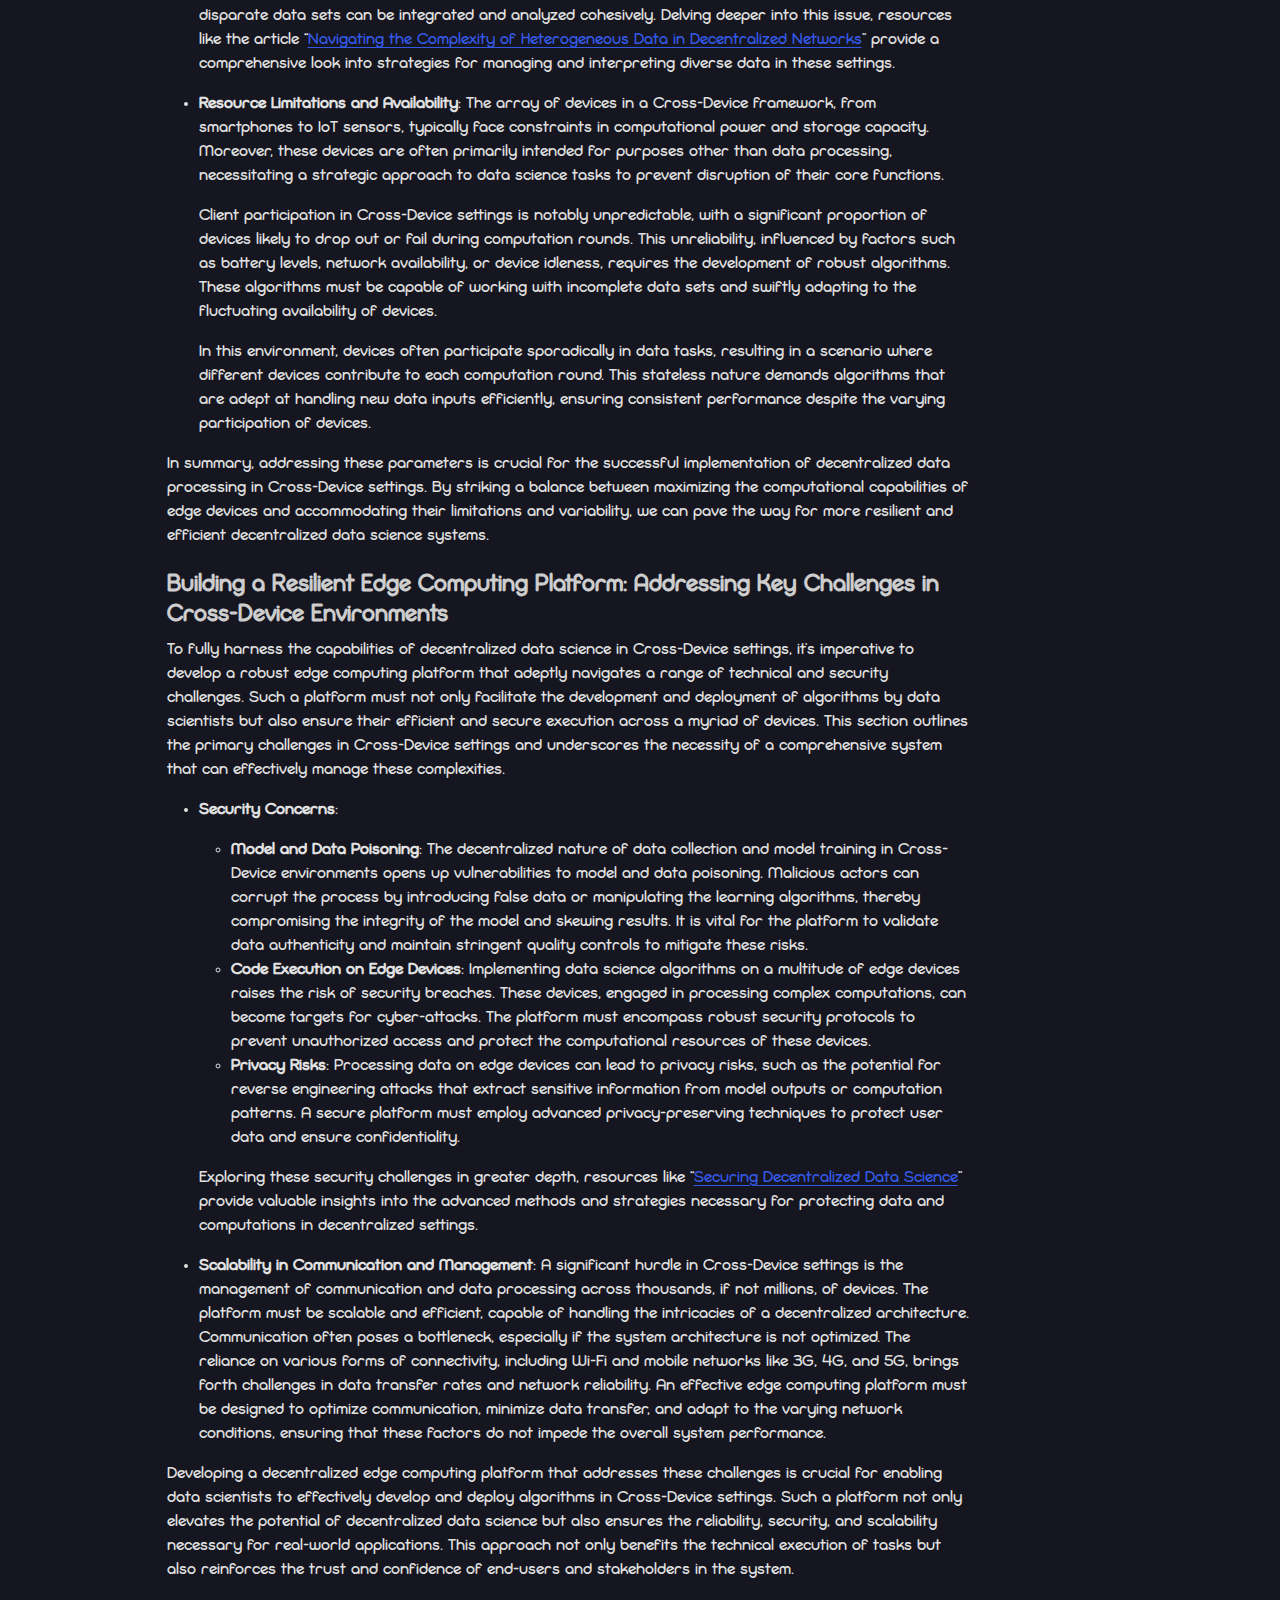
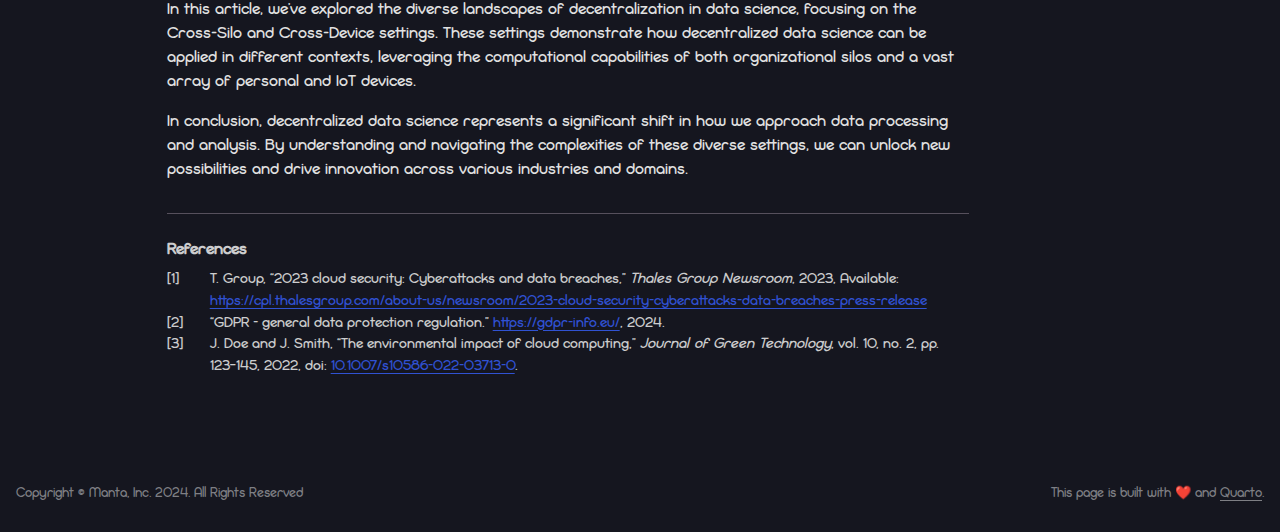
==== commit 562b56ce: "Built site for gh-pages" ====
--- a/articles/decentralization/index.html
+++ b/articles/decentralization/index.html
@@ -87,11 +87,22 @@
     "search-label": "Search"
   }
 }</script>
+<script type="application/json" class="js-hypothesis-config">
+{
+  "theme": "clean"
+}
+</script>
+<script async="" src="https://hypothes.is/embed.js"></script>
+<script>
+  window.document.addEventListener("DOMContentLoaded", function (_event) {
+    document.body.classList.add('hypothesis-enabled');
+  });
+</script>
 
 
 </head>
 
-<body class="nav-fixed fullcontent">
+<body class="nav-fixed">
 
 <div id="quarto-search-results"></div>
   <header id="quarto-header" class="headroom fixed-top">
@@ -121,6 +132,12 @@
 <span class="menu-text">About</span></a>
   </li>  
 </ul>
+            <ul class="navbar-nav navbar-nav-scroll ms-auto">
+  <li class="nav-item">
+    <a class="nav-link" href="mailto:manta@mantatech.io" rel="contact-us"> 
+<span class="menu-text">Contact us</span></a>
+  </li>  
+</ul>
           </div> <!-- /navcollapse -->
           <div class="quarto-navbar-tools">
 </div>
@@ -131,7 +148,37 @@
 <div id="quarto-content" class="quarto-container page-columns page-rows-contents page-layout-article page-navbar">
 <!-- sidebar -->
 <!-- margin-sidebar -->
-    
+    <div id="quarto-margin-sidebar" class="sidebar margin-sidebar">
+        <nav id="TOC" role="doc-toc" class="toc-active">
+    <h2 id="toc-title">On this page</h2>
+   
+  <ul>
+  <li><a href="#decentralization-the-why-and-the-how" id="toc-decentralization-the-why-and-the-how" class="nav-link active" data-scroll-target="#decentralization-the-why-and-the-how">Decentralization: The Why and The How</a>
+  <ul class="collapse">
+  <li><a href="#data-privacy-security-and-sovereignty-the-imperative-for-change" id="toc-data-privacy-security-and-sovereignty-the-imperative-for-change" class="nav-link" data-scroll-target="#data-privacy-security-and-sovereignty-the-imperative-for-change">Data Privacy, Security, and Sovereignty: The Imperative for Change</a></li>
+  <li><a href="#the-burgeoning-costs-energy-and-financial-implications-of-cloud-computing" id="toc-the-burgeoning-costs-energy-and-financial-implications-of-cloud-computing" class="nav-link" data-scroll-target="#the-burgeoning-costs-energy-and-financial-implications-of-cloud-computing">The Burgeoning Costs: Energy and Financial Implications of Cloud Computing</a></li>
+  <li><a href="#unlocking-potential-with-edge-computing-and-distributed-learning" id="toc-unlocking-potential-with-edge-computing-and-distributed-learning" class="nav-link" data-scroll-target="#unlocking-potential-with-edge-computing-and-distributed-learning">Unlocking Potential with Edge Computing and Distributed Learning</a>
+  <ul class="collapse">
+  <li><a href="#the-role-of-edge-computing-in-decentralization" id="toc-the-role-of-edge-computing-in-decentralization" class="nav-link" data-scroll-target="#the-role-of-edge-computing-in-decentralization">The Role of Edge Computing in Decentralization</a></li>
+  <li><a href="#the-power-of-distributed-learning" id="toc-the-power-of-distributed-learning" class="nav-link" data-scroll-target="#the-power-of-distributed-learning">The Power of Distributed Learning</a></li>
+  </ul></li>
+  </ul></li>
+  <li><a href="#diverse-landscapes-of-decentralization-silo-and-device-perspectives" id="toc-diverse-landscapes-of-decentralization-silo-and-device-perspectives" class="nav-link" data-scroll-target="#diverse-landscapes-of-decentralization-silo-and-device-perspectives">Diverse Landscapes of Decentralization: Silo and Device Perspectives</a>
+  <ul class="collapse">
+  <li><a href="#cross-silo-breaking-down-data-silos" id="toc-cross-silo-breaking-down-data-silos" class="nav-link" data-scroll-target="#cross-silo-breaking-down-data-silos">Cross-Silo: Breaking Down Data Silos</a>
+  <ul class="collapse">
+  <li><a href="#navigating-the-complexities-of-data-partitioning-in-decentralized-systems" id="toc-navigating-the-complexities-of-data-partitioning-in-decentralized-systems" class="nav-link" data-scroll-target="#navigating-the-complexities-of-data-partitioning-in-decentralized-systems">Navigating the Complexities of Data Partitioning in Decentralized Systems</a></li>
+  <li><a href="#overcoming-key-challenges-in-cross-silo-decentralized-settings" id="toc-overcoming-key-challenges-in-cross-silo-decentralized-settings" class="nav-link" data-scroll-target="#overcoming-key-challenges-in-cross-silo-decentralized-settings">Overcoming Key Challenges in Cross-Silo Decentralized Settings</a></li>
+  </ul></li>
+  <li><a href="#cross-device-empowering-the-edge" id="toc-cross-device-empowering-the-edge" class="nav-link" data-scroll-target="#cross-device-empowering-the-edge">Cross-Device: Empowering the Edge</a>
+  <ul class="collapse">
+  <li><a href="#key-considerations-for-effective-algorithm-design-in-cross-device-environments" id="toc-key-considerations-for-effective-algorithm-design-in-cross-device-environments" class="nav-link" data-scroll-target="#key-considerations-for-effective-algorithm-design-in-cross-device-environments">Key Considerations for Effective Algorithm Design in Cross-Device Environments</a></li>
+  <li><a href="#building-a-resilient-edge-computing-platform-addressing-key-challenges-in-cross-device-environments" id="toc-building-a-resilient-edge-computing-platform-addressing-key-challenges-in-cross-device-environments" class="nav-link" data-scroll-target="#building-a-resilient-edge-computing-platform-addressing-key-challenges-in-cross-device-environments">Building a Resilient Edge Computing Platform: Addressing Key Challenges in Cross-Device Environments</a></li>
+  </ul></li>
+  </ul></li>
+  </ul>
+</nav>
+    </div>
 <!-- main -->
 <main class="content" id="quarto-document-content">
 
@@ -170,18 +217,18 @@
 <p>One of the most significant impacts of data science is seen in its application to Internet of Things (IoT) devices. In healthcare, for example, wearable devices gather health metrics, enabling personalized medicine. In smart cities, sensors collect data to optimize traffic flow and reduce energy consumption. These applications, however, have traditionally relied on centralized data processing, where data from various sources are aggregated in a central cloud-based system for analysis.</p>
 <p>This centralization largely owes its prevalence to the advantages of cloud computing: powerful computational resources, large storage capacities, and centralized control over data and processes. These benefits have shaped the traditional landscape of data science, where massive data sets are processed and analyzed in centralized servers.</p>
 <p>However, this centralized approach also brings challenges, particularly in terms of data privacy, security, and sovereignty. The need to transmit data to a central location raises concerns about data breaches and unauthorized access. Additionally, centralization often conflicts with legal and regional regulations regarding data residency and sovereignty. These challenges have led to a growing interest in decentralized data science approaches, where data is processed and analyzed at or near its source, often referred to as “edge computing.” This shift promises enhanced privacy, reduced latency, and compliance with local data governance policies, setting the stage for the next era of data science.</p>
-<section id="decentralization-the-why-and-the-how" class="level2">
-<h2 class="anchored" data-anchor-id="decentralization-the-why-and-the-how">Decentralization: The Why and The How</h2>
+<section id="decentralization-the-why-and-the-how" class="level1">
+<h1>Decentralization: The Why and The How</h1>
 <p>In this chapter, we delve into the critical factors prompting a shift from traditional centralized data models to more decentralized approaches in data science. Centralization, while beneficial in many aspects, raises significant concerns regarding data privacy, security, and sovereignty. These issues, coupled with the burgeoning costs associated with cloud computing - both in terms of energy consumption and financial expenditures - highlight the need for change. Addressing these challenges, we explore the emerging paradigms of Edge Computing and Distributed Learning. Edge Computing offers a novel approach by processing data at or near its source, significantly enhancing efficiency and reducing latency. On the other hand, Distributed Learning capitalizes on the collective power of decentralized data sources, enabling more robust and scalable learning solutions. Together, these technologies not only address the limitations of centralization but also unlock new potentials in the realm of data science.</p>
-<section id="data-privacy-security-and-sovereignty-the-imperative-for-change" class="level3">
-<h3 class="anchored" data-anchor-id="data-privacy-security-and-sovereignty-the-imperative-for-change">Data Privacy, Security, and Sovereignty: The Imperative for Change</h3>
-<p>In the realm of centralized data models, where vast amounts of data are aggregated and processed in cloud-based infrastructures, the challenges of data privacy, security, and sovereignty have become increasingly pronounced. The centralized nature of these systems often makes them attractive targets for malicious activities, leading to significant security concerns. Data breaches in cloud environments have become a notable concern, with recent studies <span class="citation" data-cites="cloudSecurity2023"><a href="#ref-cloudSecurity2023" role="doc-biblioref">[1]</a></span> revealing that 39% of businesses experienced a data breach in their cloud environment in the past year. This figure represents a concerning increase from the previous year’s 35%. Such breaches are often attributed to vulnerabilities like cloud misconfigurations or provider-related issues. The implications of these breaches are substantial, not just in terms of immediate data loss or unauthorized access, but also in the time and resources required for recovery. For a significant percentage of businesses, it took more than half a day to restore operations after such breaches.</p>
+<section id="data-privacy-security-and-sovereignty-the-imperative-for-change" class="level2">
+<h2 class="anchored" data-anchor-id="data-privacy-security-and-sovereignty-the-imperative-for-change">Data Privacy, Security, and Sovereignty: The Imperative for Change</h2>
+<p>In the realm of centralized data models, where vast amounts of data are aggregated and processed in cloud-based infrastructures, the challenges of data privacy, security, and sovereignty have become increasingly pronounced. The centralized nature of these systems often makes them attractive targets for malicious activities, leading to significant security concerns. Data breaches in cloud environments have become a notable concern, with recent studies revealing that 39% of businesses experienced a data breach in their cloud environment in the past year <span class="citation" data-cites="cloudSecurity2023"><a href="#ref-cloudSecurity2023" role="doc-biblioref">[1]</a></span>. This figure represents a concerning increase from the previous year’s 35%. Such breaches are often attributed to vulnerabilities like cloud misconfigurations or provider-related issues. The implications of these breaches are substantial, not just in terms of immediate data loss or unauthorized access, but also in the time and resources required for recovery. For a significant percentage of businesses, it took more than half a day to restore operations after such breaches.</p>
 <p>Privacy concerns are further heightened by the increasing scrutiny on how personal data is handled, especially in the wake of high-profile scandals involving the misuse of user data. Regulations such as the European Union’s General Data Protection Regulation <span class="citation" data-cites="GDPR2024"><a href="#ref-GDPR2024" role="doc-biblioref">[2]</a></span> have emerged as responses to these concerns, enforcing stricter data protection standards. Addressing data privacy, GDPR stands as a crucial regulatory framework that has significantly influenced data management practices. GDPR mandates stringent data protection standards, challenging traditional data handling methods and pushing for more secure and privacy-focused approaches.</p>
 <p>Moreover, data sovereignty emerges as a crucial issue, particularly for companies bound by national regulations on data storage and processing. The reliance on cloud providers, often located in different jurisdictions, complicates compliance with these regulations. This concern is not just a matter of legal compliance but also touches on national and economic interests, where data is increasingly viewed as a strategic asset.</p>
 <p>Given these concerns, the centralized cloud-based model, while offering scalability and computational power, faces increasing challenges due to issues surrounding security, privacy, and data sovereignty. These challenges underscore the need for a paradigm shift towards more decentralized approaches in data handling and processing.</p>
 </section>
-<section id="the-burgeoning-costs-energy-and-financial-implications-of-cloud-computing" class="level3">
-<h3 class="anchored" data-anchor-id="the-burgeoning-costs-energy-and-financial-implications-of-cloud-computing">The Burgeoning Costs: Energy and Financial Implications of Cloud Computing</h3>
+<section id="the-burgeoning-costs-energy-and-financial-implications-of-cloud-computing" class="level2">
+<h2 class="anchored" data-anchor-id="the-burgeoning-costs-energy-and-financial-implications-of-cloud-computing">The Burgeoning Costs: Energy and Financial Implications of Cloud Computing</h2>
 <p>Cloud computing, hailed for its scalability, computing power, and high availability, has revolutionized how organizations manage and process data. This technology allows businesses to rapidly scale resources up or down, meeting demand without the need for substantial upfront investment in physical infrastructure. This flexibility, combined with robust computational capabilities and round-the-clock availability, makes cloud computing an attractive option for data storage and processing.</p>
 <p>However, this convenience comes at a significant cost, both environmentally and economically. The energy consumption of data centers, key components of cloud infrastructure, has been on a steep rise <span class="citation" data-cites="greenComputing2022"><a href="#ref-greenComputing2022" role="doc-biblioref">[3]</a></span>. From consuming 200 terawatt-hours (TWh) in 2016, it is projected to escalate to an astonishing 2967 TWh by 2030. This sharp increase in energy demand inevitably leads to higher CO2 emissions, especially in regions where the energy mix is heavily reliant on fossil fuels.</p>
 <p>The trend towards horizontal scaling in cloud computing, while efficient for handling varying workloads, is particularly energy-intensive for complex tasks. Hyperscale data centers, which form the backbone of many cloud services, have seen their energy usage nearly quadruple from 2015 to 2023, becoming the predominant consumers of data center energy globally.</p>
@@ -191,11 +238,11 @@
 <p>Embedded data centers, which are smaller and less known, consume approximately half of all data center energy in the United States, despite often having less than 50 kW of IT demand. This underlines the widespread energy consumption across various types of data centers, not just the large-scale ones.</p>
 <p>In light of these figures and trends, it becomes clear that the current trajectory of cloud computing and data center energy consumption is unsustainable. The increasing volume of data and the growing complexity of analytics, such as deeper and more sophisticated neural networks, exacerbate this situation. Therefore, it is imperative to reconsider our approach to data valorization. We must move towards more intelligent, efficient ways of processing and analyzing data, rather than defaulting to the cloud for all computational needs. This shift is not just a matter of optimizing resources; it is a necessary step towards a more sustainable and economically viable future in data science.</p>
 </section>
-<section id="unlocking-potential-with-edge-computing-and-distributed-learning" class="level3">
-<h3 class="anchored" data-anchor-id="unlocking-potential-with-edge-computing-and-distributed-learning">Unlocking Potential with Edge Computing and Distributed Learning</h3>
+<section id="unlocking-potential-with-edge-computing-and-distributed-learning" class="level2">
+<h2 class="anchored" data-anchor-id="unlocking-potential-with-edge-computing-and-distributed-learning">Unlocking Potential with Edge Computing and Distributed Learning</h2>
 <p>As we navigate the complexities and limitations of cloud-centric data science, particularly the challenges around data privacy, security, sovereignty, and the escalating costs of energy and financial resources, the need for innovative solutions becomes increasingly apparent. This is where Edge Computing and Distributed Learning emerge as pivotal enablers of decentralization, offering new pathways to address these challenges while unlocking the untapped potential of data science.</p>
-<section id="the-role-of-edge-computing-in-decentralization" class="level4">
-<h4 class="anchored" data-anchor-id="the-role-of-edge-computing-in-decentralization">The Role of Edge Computing in Decentralization</h4>
+<section id="the-role-of-edge-computing-in-decentralization" class="level3">
+<h3 class="anchored" data-anchor-id="the-role-of-edge-computing-in-decentralization">The Role of Edge Computing in Decentralization</h3>
 <p>Edge Computing has emerged as a transformative force in decentralized data science, driven by significant advancements in the capabilities of devices at the network’s edge. This evolution can be attributed to several key factors:</p>
 <ul>
 <li><strong>Increased Device Power</strong>: Modern devices, from smartphones to IoT sensors, have seen remarkable improvements in processing power. This allows them to handle complex computations locally, rather than offloading the task to distant cloud servers.</li>
@@ -217,12 +264,86 @@
 </ul>
 <p>In conclusion, edge computing plays a vital role in the decentralization of data science. It leverages the growing capabilities of edge devices and network improvements to bring computation closer to data sources. While offering faster processing, enhanced privacy, and reduced bandwidth usage, it also introduces complexities in resource management and security that need careful consideration</p>
 </section>
-<section id="the-power-of-distributed-learning" class="level4">
-<h4 class="anchored" data-anchor-id="the-power-of-distributed-learning">The Power of Distributed Learning</h4>
+<section id="the-power-of-distributed-learning" class="level3">
+<h3 class="anchored" data-anchor-id="the-power-of-distributed-learning">The Power of Distributed Learning</h3>
 <p>Initially developed to scale learning processes within datacenters across multiple computers, Distributed Learning was designed to expedite the learning process. This scalability was achieved by parallelizing computations and data processing, thereby reducing the time required for model training. A classic example of this approach is the training of large-scale deep learning models in data centers, where computational tasks are distributed across multiple GPUs or servers to accelerate the training process.</p>
-<p>As the field evolved, new methods emerged for learning models without centralizing all data in one location. This shift was driven by both practical and privacy considerations. One significant development in this domain is Federated Learning, a subfield of decentralized data science. Federated Learning is inspired by Distributed Learning but takes a novel approach. Instead of aggregating data at a central server, Federated Learning algorithms train models across multiple decentralized devices or servers, each holding its local data. This approach not only preserves data privacy by keeping sensitive information at its source but also reduces the need for data transfer, addressing bandwidth and latency issues.</p>
+<p>As the field evolved, new methods emerged for learning models without centralizing all data in one location. This shift was driven by both practical and privacy considerations. One significant development in this domain is Federated Learning, a subfield of decentralized data science. Federated Learning is inspired by Distributed Learning but takes a novel approach. Instead of aggregating data at a central server, Federated Learning algorithms train models across multiple decentralized devices or servers, each holding its local data. This approach not only preserves data privacy by keeping sensitive information at its source but also reduces the need for data transfer, addressing bandwidth and latency issues. For a deeper understanding of Federated Learning and its impact on decentralized data science, our article “<a href="../../articles/FL/index.html">Demystifying Federated Learning</a>” will provide an in-depth exploration.</p>
 <p>However, this approach also introduces new challenges, particularly in ensuring model consistency and dealing with non-IID (independently and identically distributed) data across different devices. Additionally, security concerns such as safeguarding against model poisoning and ensuring reliable and secure communication between devices are critical.</p>
 <p>In summary, Distributed Learning, and specifically Federated Learning, represents a paradigm shift in the way machine learning models are trained. By leveraging the power of distributed systems, it offers a more scalable, efficient, and privacy-preserving approach to machine learning. This evolution not only addresses the limitations of traditional, centralized learning models but also opens up new possibilities for data science applications in a privacy-conscious world.</p>
+</section>
+</section>
+</section>
+<section id="diverse-landscapes-of-decentralization-silo-and-device-perspectives" class="level1">
+<h1>Diverse Landscapes of Decentralization: Silo and Device Perspectives</h1>
+<p>In decentralized data science, the concept of ‘nodes’ plays a pivotal role. These nodes are essentially edge devices equipped with computing power and access to locally generated data, either through sensors or user interactions. These could range from smartphones and IoT devices to more robust edge servers located in various environments.</p>
+<p>Decentralized data science distributes algorithms across network edge nodes, where each node performs partial computations based on locally accessed data. This approach encompasses a variety of algorithms, such as data preprocessing, machine learning model training, anomaly detection, and real-time analytics. Crucially, after these computations, the results from each node are aggregated, contributing to the system’s overall global knowledge. This aggregation is pivotal in synthesizing insights from diverse data sources and enhancing the collective intelligence of the entire network.</p>
+<p>In decentralized settings, the configuration largely depends on two criteria: the devices performing the data science tasks and the nature of the data silos. This leads us to two distinct configurations in decentralized data science: Cross-Silo and Cross-Device.</p>
+<section id="cross-silo-breaking-down-data-silos" class="level2">
+<h2 class="anchored" data-anchor-id="cross-silo-breaking-down-data-silos">Cross-Silo: Breaking Down Data Silos</h2>
+<p>The Cross-Silo setting in decentralized data science is characterized by fewer, but more powerful nodes, each handling larger datasets compared to the Cross-Device scenario. In this setting, nodes typically have greater computational and storage capacities, reflecting the more substantial data management requirements of organizations or departments within them.</p>
+<p>This configuration is essential for scenarios where data resides in different ‘silos’ within an organization - such as separate departments or divisions. Each silo acts as a node with substantial data and computational resources, but is isolated in terms of data sharing for privacy, regulatory, or strategic reasons. The key in Cross-Silo settings is the ability to collaborate and derive collective insights without direct data sharing, leveraging the computational strength of each node to process its data locally and then contribute to a larger, aggregated analysis.</p>
+<p>In addition to bolstering data security, the Cross-Silo approach significantly lessens a company’s dependence on large-scale cloud infrastructure, leading to notable bandwidth savings. This is particularly advantageous when dealing with high-frequency data sources, such as sensors that generate data every 10 seconds. In practical terms, consider a network of environmental sensors deployed across different departments of a large corporation, each collecting granular data on parameters like temperature, humidity, or air quality. In a traditional centralized model, this would entail continuously transmitting vast streams of data to a central cloud server for processing, demanding substantial bandwidth and potentially incurring high costs. By adopting a Cross-Silo approach, each departmental silo processes its data locally, analyzing and extracting valuable insights on-site. This not only reduces the amount of data that needs to be transmitted to the cloud, significantly cutting down bandwidth usage but also enables faster, more efficient decision-making. This intelligent handling and processing of large data volumes at the source, rather than relying on central cloud-based systems, embodies a more sustainable, cost-effective approach to data management in the modern digital landscape.</p>
+<p>Understanding these specifics of Cross-Silo settings is crucial as it highlights how decentralized data science can be applied in environments where data cannot be pooled together due to privacy concerns or regulatory restrictions, yet where there is still a need for collaborative data analysis and decision-making.</p>
+<p>This setting is particularly relevant in several contexts:</p>
+<ul>
+<li><strong>Healthcare Collaboration</strong>: Hospitals might collaborate on a cancer detection system using imaging data. For instance, different departments such as radiology, pathology, and patient care could work together to enhance diagnosis and treatment while keeping patient data within the hospital’s network.</li>
+<li><strong>Industrial Supply Chain</strong>: Related industries can collaborate through their supply chains to detect failures and predict issues. By analyzing data across different stages of the supply chain, companies can identify patterns and optimize processes without directly sharing sensitive information.</li>
+<li><strong>Intra-Company Departments</strong>: Different departments within the same company, which cannot share data directly due to regulatory or privacy concerns, can still collaborate. For example, marketing and sales departments can independently analyze customer data to gain insights that benefit the entire company.</li>
+<li><strong>Telecommunications Network Management</strong>: Telecommunication operators might use decentralized approaches to manage and monitor networks collaboratively. This allows for efficient network optimization and troubleshooting while maintaining the integrity and security of proprietor data.</li>
+</ul>
+<section id="navigating-the-complexities-of-data-partitioning-in-decentralized-systems" class="level3">
+<h3 class="anchored" data-anchor-id="navigating-the-complexities-of-data-partitioning-in-decentralized-systems">Navigating the Complexities of Data Partitioning in Decentralized Systems</h3>
+<p>In decentralized data science, effectively managing how data is partitioned and utilized across various nodes becomes crucial for successful collaboration and analysis. This section delves into the intricate process of data partitioning, specifically focusing on vertical data partitioning, and the unique challenges it presents in decentralized environments. Understanding and addressing these challenges is key to developing robust and efficient decentralized data science algorithms that respect privacy and offer valuable insights.</p>
+<p><strong>Vertical Data Partitioning</strong>: Vertical data partitioning is a critical aspect in scenarios where different entities possess distinct attributes of a shared dataset. For example, one entity may have access to demographic information about individuals, while another might possess data on their purchasing habits. This form of partitioning requires sophisticated collaboration methods that do not compromise data privacy. Techniques like secure multi-party computation and homomorphic encryption are often employed in this context. They are designed to minimize the risk of sensitive information being inferred during the training process. Nevertheless, the application of these techniques can heavily influence the training algorithm, making it reliant on the specific machine learning objective, whether it be linear regression, logistic regression, or neural networks. Furthermore, the use of methods akin to Federated Averaging for local updates can be integrated to alleviate communication challenges. However, this approach introduces complexities in generating unified predictions from vertically partitioned data. Each entity contributes only a portion of the data to the predictive model, necessitating sophisticated integration methods to merge these disparate segments into a comprehensive and effective model. This integration is pivotal for ensuring that the decentralized approach remains effective and viable in diverse data environments. To explore the intricacies of Vertical Data Partitioning and its applications in modern data science, refer to our detailed analysis in the upcoming article “<a href="">Vertical Data Partitioning: Challenges and Opportunities</a>”.</p>
+</section>
+<section id="overcoming-key-challenges-in-cross-silo-decentralized-settings" class="level3">
+<h3 class="anchored" data-anchor-id="overcoming-key-challenges-in-cross-silo-decentralized-settings">Overcoming Key Challenges in Cross-Silo Decentralized Settings</h3>
+<p>In the realm of decentralized data science, particularly within Cross-Silo configurations, several critical challenges emerge. These challenges must be addressed to ensure effective collaboration, data integrity, and compliance with regulatory standards. This section outlines the primary obstacles encountered in Cross-Silo settings and discusses strategies to navigate these complexities.</p>
+<ul>
+<li><strong>Data Security and Sovereignty</strong>: The Cross-Silo setting often involves collaboration between entities that may be direct competitors or operate in sensitive domains, raising significant concerns around data security and sovereignty. Sharing data in such environments requires careful consideration to prevent giving away competitive advantages or compromising customer privacy. This is especially crucial in sectors like healthcare, finance, or insurance, where stringent regulatory frameworks govern data usage and sharing. These regulations aim to safeguard patient confidentiality, financial data integrity, and more, adding multiple layers of complexity to the collaboration process. Establishing robust security protocols and ensuring compliance with these regulations is paramount for maintaining trust and integrity in Cross-Silo collaborations.</li>
+<li><strong>Scaling Data Processing Efficiently</strong>: A key to realizing the benefits of decentralization is intelligently managing and processing large volumes of data. To optimize costs and maximize efficiency, it’s essential to extract intelligence and relevant information from data at the edge, wherever feasible. This approach reduces the need for transferring vast amounts of raw data to central cloud infrastructures for processing. By processing data closer to its source, organizations can significantly cut down on bandwidth requirements and cloud dependency. This not only enhances operational efficiency but also contributes to a more sustainable and cost-effective data management strategy. Implementing smart data processing at the edge requires innovative techniques that can handle the complexity and volume of data while maintaining the quality and relevance of the insights derived.</li>
+</ul>
+<p>Collaboration in a Cross-Silo setting significantly enhances system performance. By integrating diverse data insights from different silos, systems become more robust and accurate. This collaborative approach allows for a more comprehensive understanding and analysis, leading to better-informed decisions and predictions. Furthermore, such collaboration facilitates knowledge gain without the need for direct data sharing. Entities can mutually benefit from insights gleaned from each other’s data while adhering to privacy and regulatory constraints. This not only respects data sovereignty but also opens up possibilities for innovative solutions and advancements in various industries. In essence, Cross-Silo collaboration in decentralized data science represents a powerful strategy for improving system performance and enriching knowledge, all within the framework of maintaining data privacy and security.</p>
+</section>
+</section>
+<section id="cross-device-empowering-the-edge" class="level2">
+<h2 class="anchored" data-anchor-id="cross-device-empowering-the-edge">Cross-Device: Empowering the Edge</h2>
+<p>In the ever-evolving landscape of decentralized data science, the Cross-Device setting emerges as a pivotal paradigm, harnessing the collective power of a vast array of mobile and IoT devices. This setup is characterized by its expansive network of clients, potentially numbering in the millions, which includes a diverse range of devices from sophisticated smartphones to sensor-equipped IoT apparatuses.</p>
+<p>The Cross-Device approach is not just about managing the logistical challenges posed by this vast and variable network of devices. It also brings forth notable advantages, particularly in terms of reducing infrastructure costs and enhancing data sovereignty for companies.</p>
+<p>Furthermore, the Cross-Device setting offers a unique advantage in terms of user confidentiality. By keeping data on the device itself and minimizing the transmission of sensitive information, user privacy is better protected. This aspect is crucial in building consumer trust, as end-users become increasingly aware and concerned about how their data is used and shared. In this way, Cross-Device decentralized data science not only addresses technical and economic challenges but also plays a key role in fostering user confidence in data-driven systems.</p>
+<p>Examples of Cross-Device scenarios include enhanced user experience in smartphones, predictive maintenance using IoT devices in industry 4.0, and traffic optimization through urban sensor networks, each illustrating the dynamic and expansive nature of this setting.</p>
+<ul>
+<li><strong>Smartphone Applications</strong>: Smartphone applications are a prime example of Cross-Device scenarios in decentralized data science. Google’s implementation of next-word prediction in its keyboard was one of the first use-cases of this approach. This technology exemplifies how everyday devices like smartphones contribute to data science tasks, employing decentralized techniques for enhanced user experience. Additionally, Apple has utilized cross-device Federated Learning in iOS 13 for features like the QuickType keyboard and the vocal classifier for “Hey Siri,” further showcasing the application of this technology in real-world scenarios. More information about Google’s implementation can be found in their research article <a href="https://research.google/pubs/federated-learning-for-mobile-keyboard-prediction/">here</a>.</li>
+<li><strong>Predictive Maintenance in Industry 4.0</strong>: Sensors in industrial equipment are pivotal in providing real-time data for anomaly detection and predictive maintenance. This application of IoT sensors and advanced data analytics is crucial in foreseeing equipment maintenance needs, significantly minimizing downtime and optimizing operations. These use-cases typically explore the integration of IoT with machine learning models to analyze data from industrial machinery in real time. This approach not only enhances the efficiency of maintenance schedules but also contributes to overall operational reliability and cost-effectiveness in industrial settings.</li>
+<li><strong>Traffic Mobility Optimization</strong>: IoT sensors across urban environments play a crucial role in collecting data to enhance traffic flow and urban planning, thereby optimizing city resources and improving public services. This scenario involves analyzing data from traffic sensors, GPS devices, and other sources to improve traffic management, reduce congestion, and enhance urban mobility. Applications in this area often focus on the use of decentralized data processing to swiftly and efficiently process large volumes of data from various sources across a city. By leveraging this data, cities can make more informed decisions about traffic management, ultimately leading to smoother traffic flows, reduced travel times, and improved overall urban living conditions.</li>
+</ul>
+<section id="key-considerations-for-effective-algorithm-design-in-cross-device-environments" class="level3">
+<h3 class="anchored" data-anchor-id="key-considerations-for-effective-algorithm-design-in-cross-device-environments">Key Considerations for Effective Algorithm Design in Cross-Device Environments</h3>
+<p>In the context of Cross-Device decentralized data science, certain critical parameters must be meticulously considered to develop high-performance algorithms. These parameters are pivotal in addressing the unique challenges and leveraging the opportunities presented by this diverse and expansive ecosystem of devices. Understanding and effectively managing these aspects is essential to ensure efficient data processing, maintain system integrity, and optimize the overall performance of decentralized algorithms.</p>
+<ul>
+<li><p><strong>Heterogeneous Data</strong>: A primary challenge in Cross-Device settings is the heterogeneity of data generated across a multitude of devices. Each device, with its own specifications and operational contexts, contributes data that can vary significantly in format, structure, and quality. The diversity of this data presents complex issues in terms of standardization and analysis. Effective management of heterogeneous data necessitates advanced preprocessing and harmonization techniques, ensuring that disparate data sets can be integrated and analyzed cohesively. Delving deeper into this issue, resources like the article “<a href="../../articles/FL_noniid/index.html">Navigating the Complexity of Heterogeneous Data in Decentralized Networks</a>” provide a comprehensive look into strategies for managing and interpreting diverse data in these settings.</p></li>
+<li><p><strong>Resource Limitations and Availability</strong>: The array of devices in a Cross-Device framework, from smartphones to IoT sensors, typically face constraints in computational power and storage capacity. Moreover, these devices are often primarily intended for purposes other than data processing, necessitating a strategic approach to data science tasks to prevent disruption of their core functions.</p>
+<p>Client participation in Cross-Device settings is notably unpredictable, with a significant proportion of devices likely to drop out or fail during computation rounds. This unreliability, influenced by factors such as battery levels, network availability, or device idleness, requires the development of robust algorithms. These algorithms must be capable of working with incomplete data sets and swiftly adapting to the fluctuating availability of devices.</p>
+<p>In this environment, devices often participate sporadically in data tasks, resulting in a scenario where different devices contribute to each computation round. This stateless nature demands algorithms that are adept at handling new data inputs efficiently, ensuring consistent performance despite the varying participation of devices.</p></li>
+</ul>
+<p>In summary, addressing these parameters is crucial for the successful implementation of decentralized data processing in Cross-Device settings. By striking a balance between maximizing the computational capabilities of edge devices and accommodating their limitations and variability, we can pave the way for more resilient and efficient decentralized data science systems.</p>
+</section>
+<section id="building-a-resilient-edge-computing-platform-addressing-key-challenges-in-cross-device-environments" class="level3">
+<h3 class="anchored" data-anchor-id="building-a-resilient-edge-computing-platform-addressing-key-challenges-in-cross-device-environments">Building a Resilient Edge Computing Platform: Addressing Key Challenges in Cross-Device Environments</h3>
+<p>To fully harness the capabilities of decentralized data science in Cross-Device settings, it’s imperative to develop a robust edge computing platform that adeptly navigates a range of technical and security challenges. Such a platform must not only facilitate the development and deployment of algorithms by data scientists but also ensure their efficient and secure execution across a myriad of devices. This section outlines the primary challenges in Cross-Device settings and underscores the necessity of a comprehensive system that can effectively manage these complexities.</p>
+<ul>
+<li><p><strong>Security Concerns</strong>:</p>
+<ul>
+<li><strong>Model and Data Poisoning</strong>: The decentralized nature of data collection and model training in Cross-Device environments opens up vulnerabilities to model and data poisoning. Malicious actors can corrupt the process by introducing false data or manipulating the learning algorithms, thereby compromising the integrity of the model and skewing results. It is vital for the platform to validate data authenticity and maintain stringent quality controls to mitigate these risks.</li>
+<li><strong>Code Execution on Edge Devices</strong>: Implementing data science algorithms on a multitude of edge devices raises the risk of security breaches. These devices, engaged in processing complex computations, can become targets for cyber-attacks. The platform must encompass robust security protocols to prevent unauthorized access and protect the computational resources of these devices.</li>
+<li><strong>Privacy Risks</strong>: Processing data on edge devices can lead to privacy risks, such as the potential for reverse engineering attacks that extract sensitive information from model outputs or computation patterns. A secure platform must employ advanced privacy-preserving techniques to protect user data and ensure confidentiality.</li>
+</ul>
+<p>Exploring these security challenges in greater depth, resources like “<a href="">Securing Decentralized Data Science</a>” provide valuable insights into the advanced methods and strategies necessary for protecting data and computations in decentralized settings.</p></li>
+<li><p><strong>Scalability in Communication and Management</strong>: A significant hurdle in Cross-Device settings is the management of communication and data processing across thousands, if not millions, of devices. The platform must be scalable and efficient, capable of handling the intricacies of a decentralized architecture. Communication often poses a bottleneck, especially if the system architecture is not optimized. The reliance on various forms of connectivity, including Wi-Fi and mobile networks like 3G, 4G, and 5G, brings forth challenges in data transfer rates and network reliability. An effective edge computing platform must be designed to optimize communication, minimize data transfer, and adapt to the varying network conditions, ensuring that these factors do not impede the overall system performance.</p></li>
+</ul>
+<p>Developing a decentralized edge computing platform that addresses these challenges is crucial for enabling data scientists to effectively develop and deploy algorithms in Cross-Device settings. Such a platform not only elevates the potential of decentralized data science but also ensures the reliability, security, and scalability necessary for real-world applications. This approach not only benefits the technical execution of tasks but also reinforces the trust and confidence of end-users and stakeholders in the system.</p>
+<p>In this article, we’ve explored the diverse landscapes of decentralization in data science, focusing on the Cross-Silo and Cross-Device settings. These settings demonstrate how decentralized data science can be applied in different contexts, leveraging the computational capabilities of both organizational silos and a vast array of personal and IoT devices.</p>
+<p>In conclusion, decentralized data science represents a significant shift in how we approach data processing and analysis. By understanding and navigating the complexities of these diverse settings, we can unlock new possibilities and drive innovation across various industries and domains.</p>
 
 
 
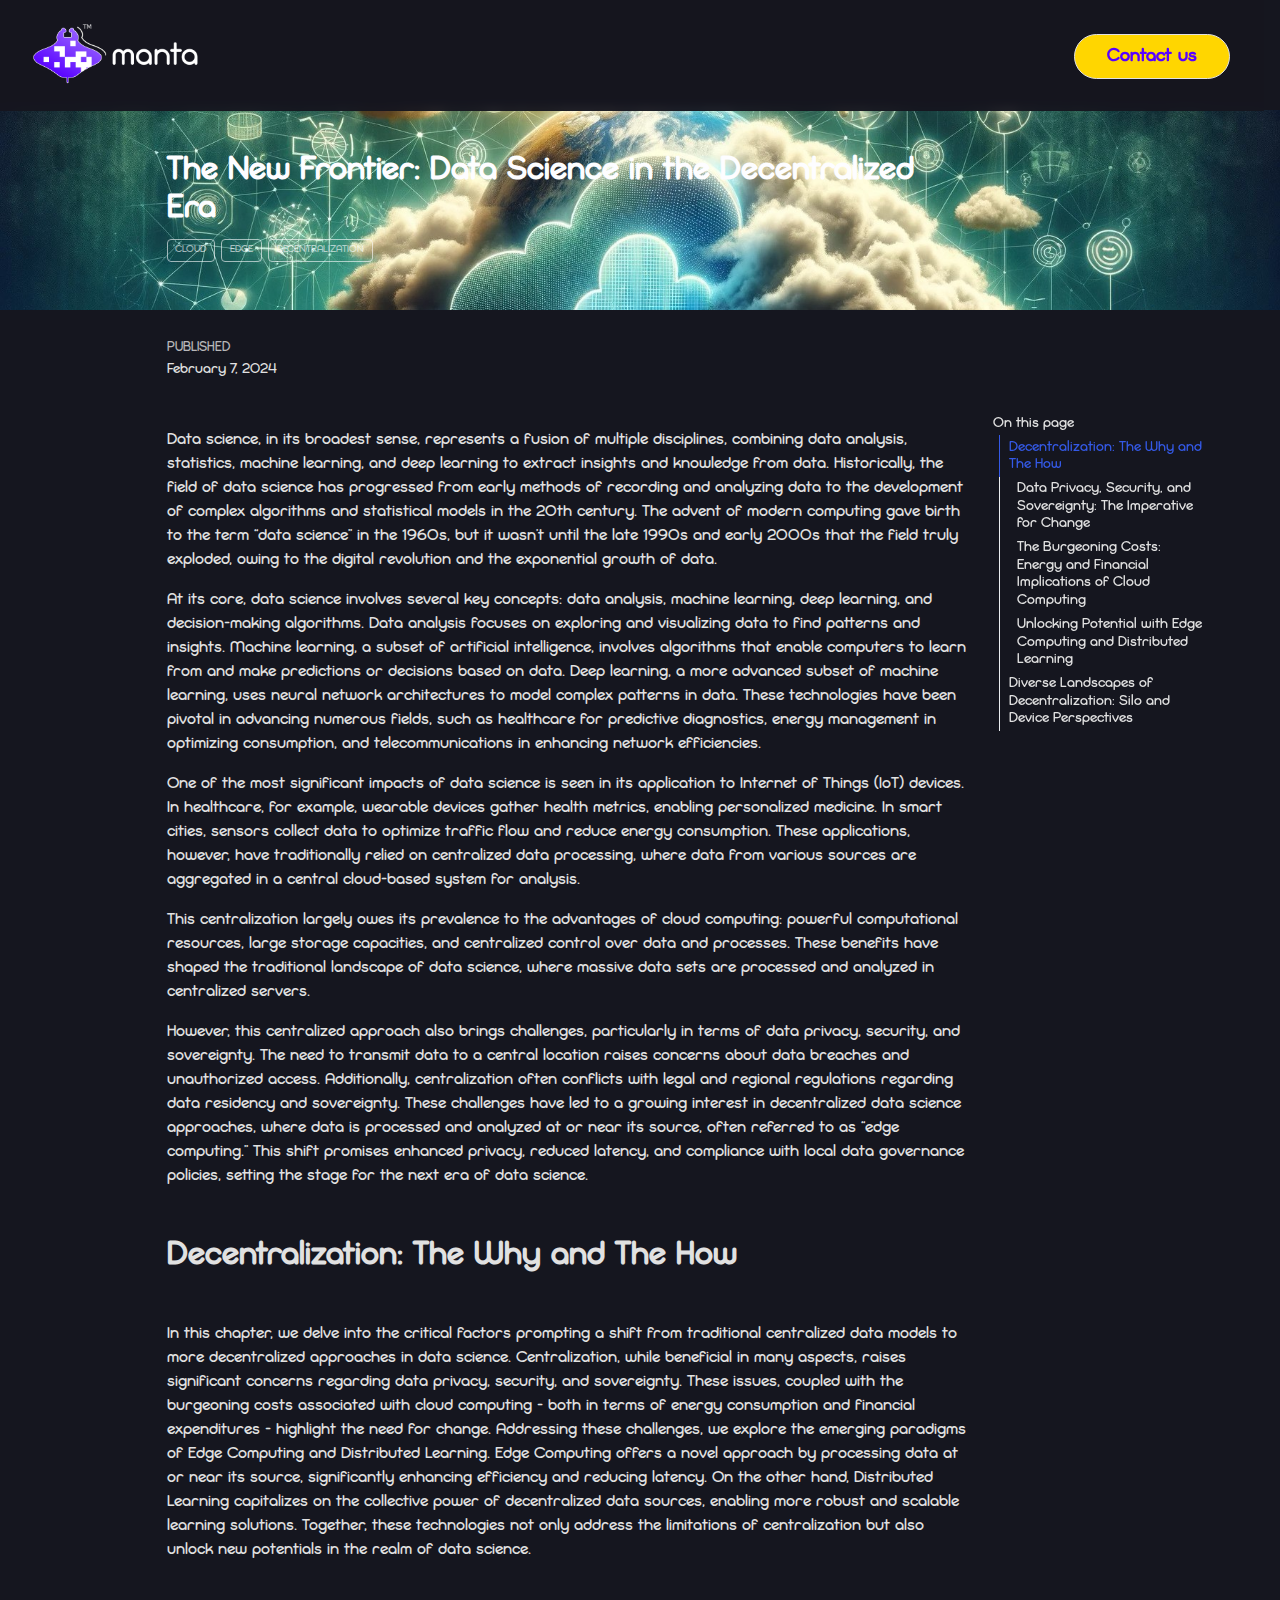
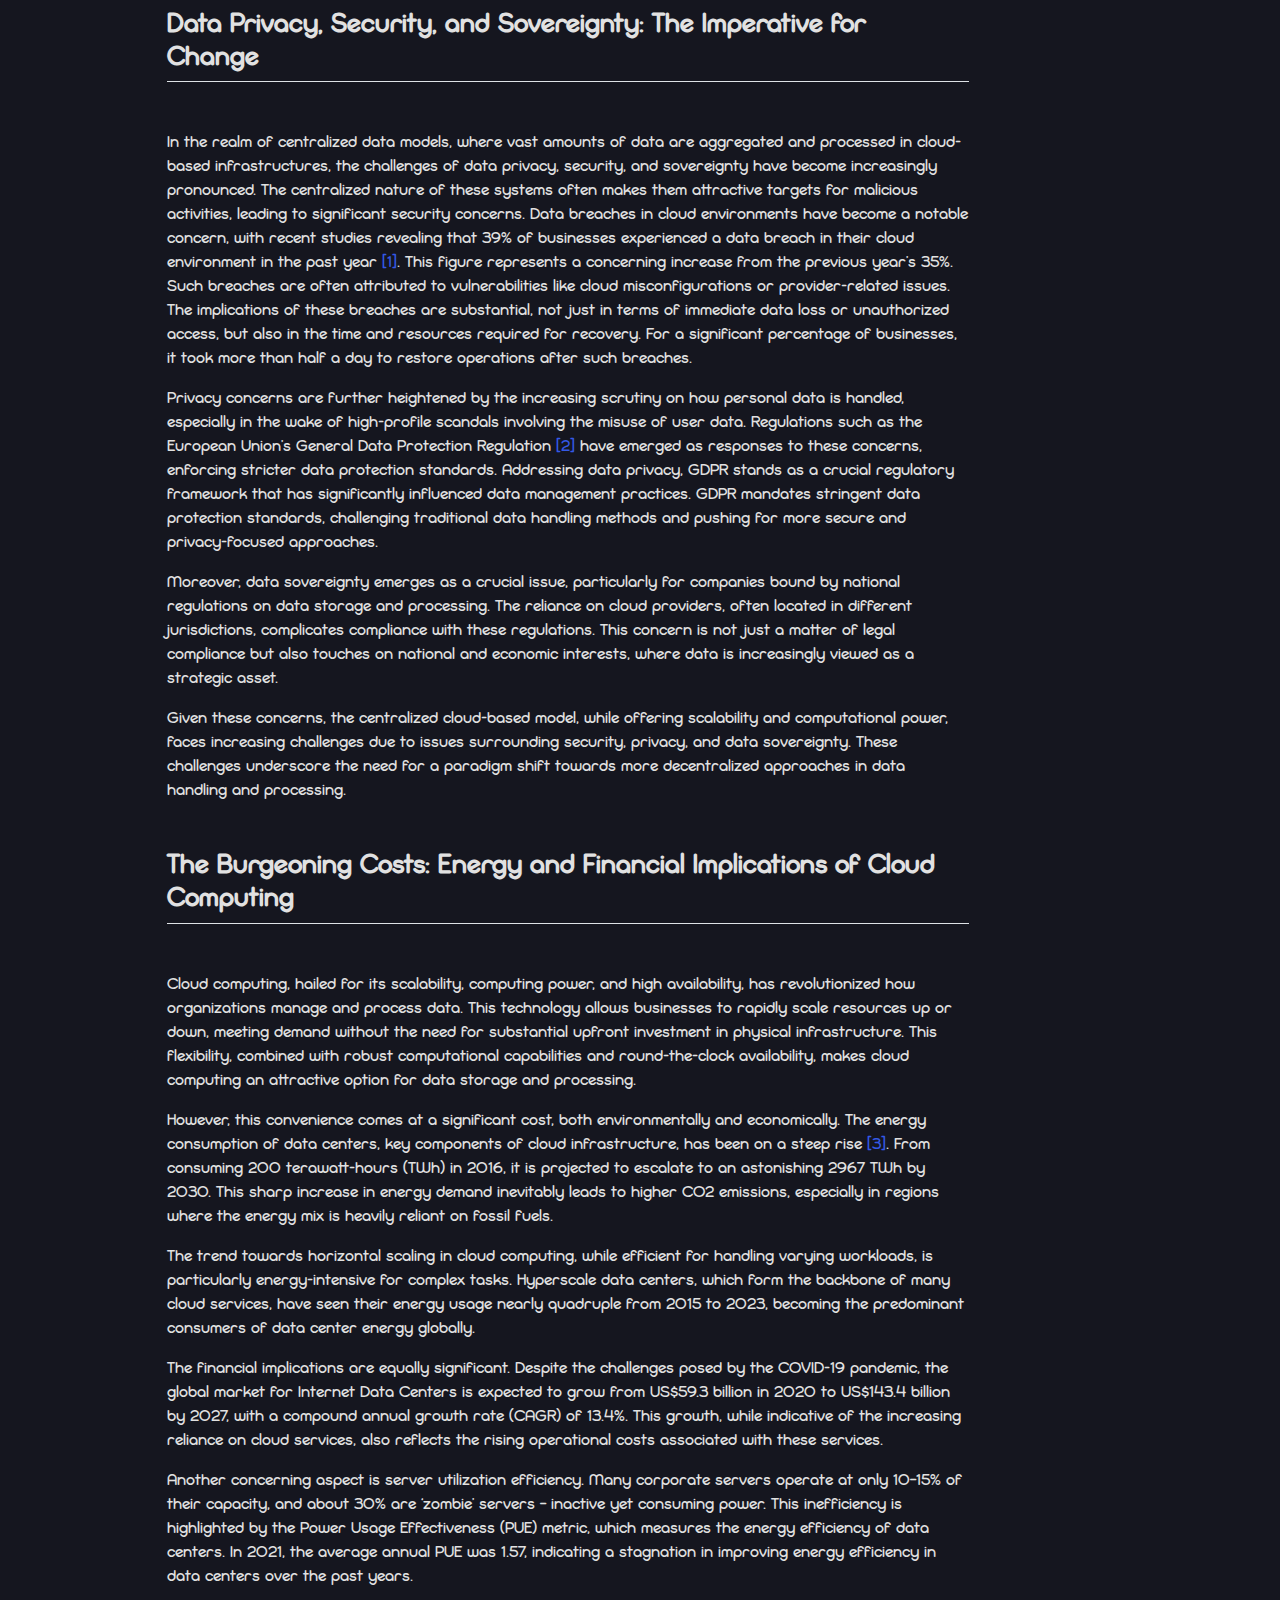
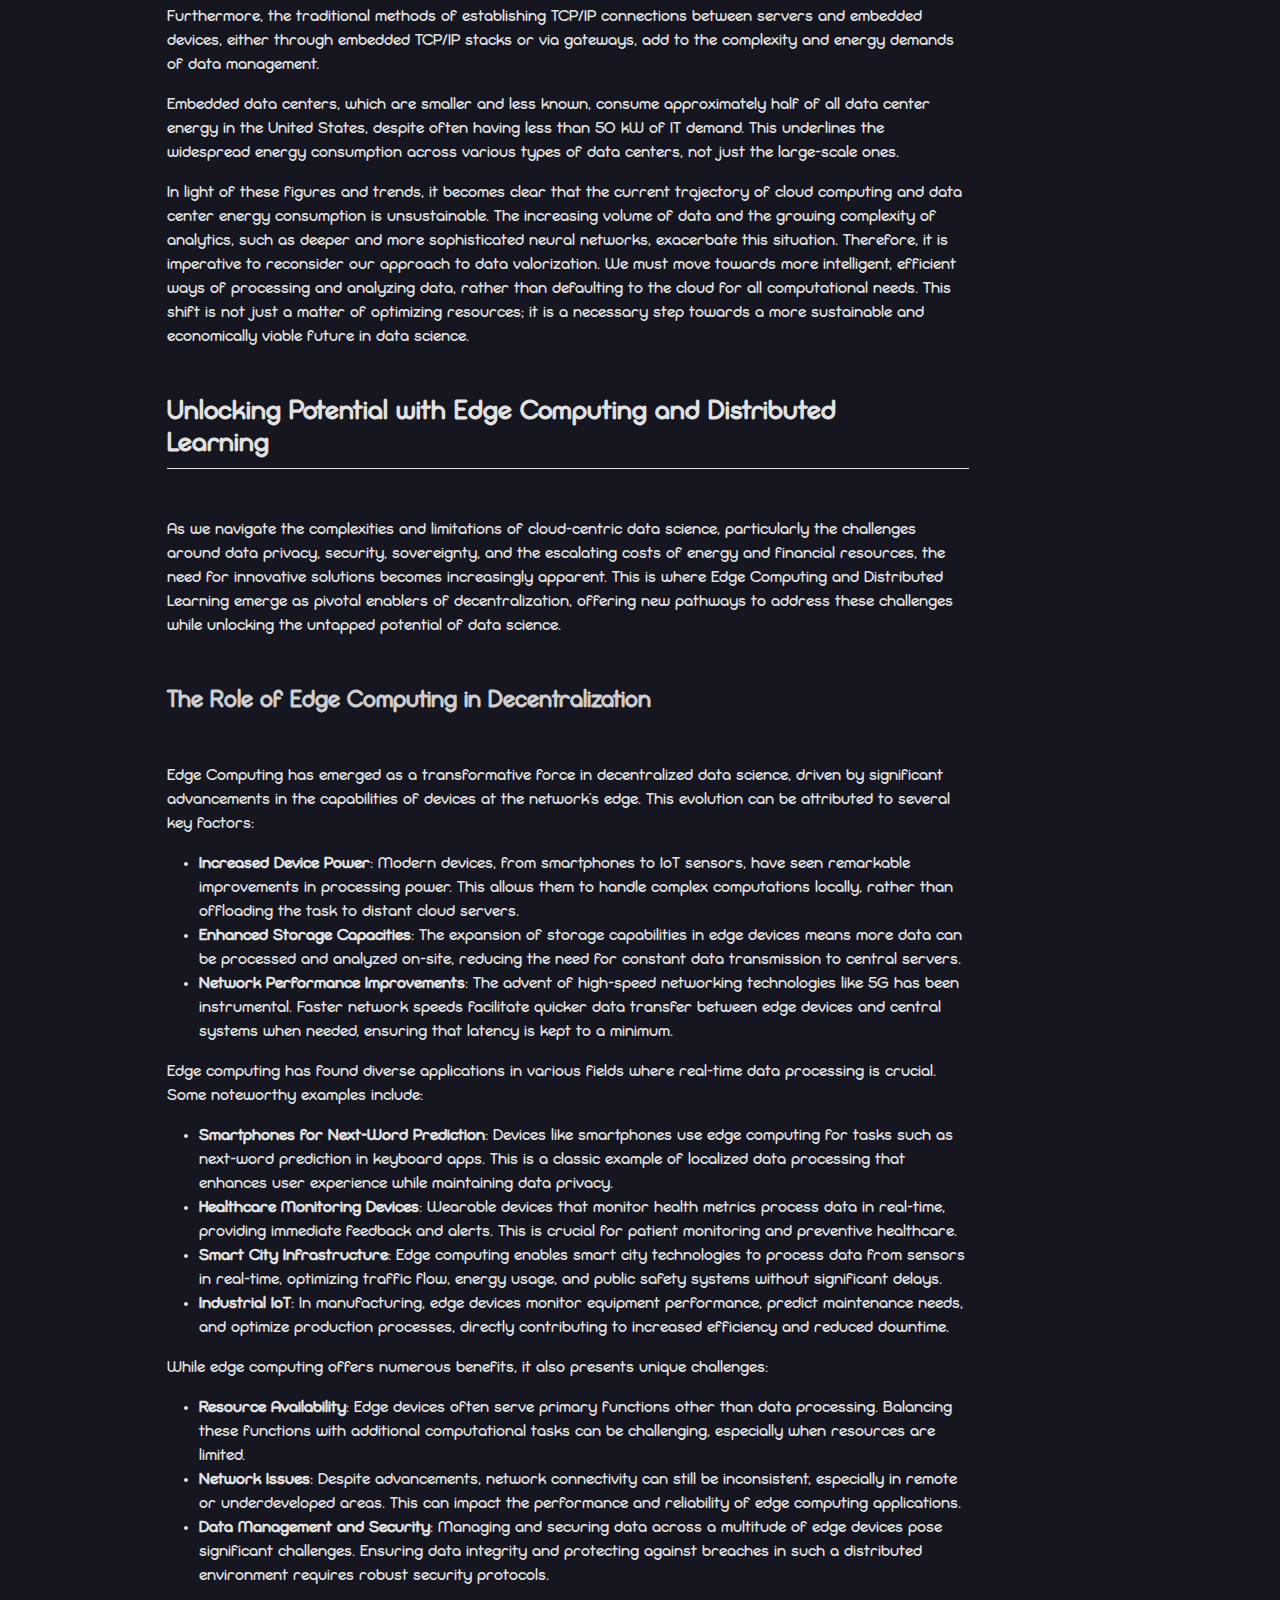
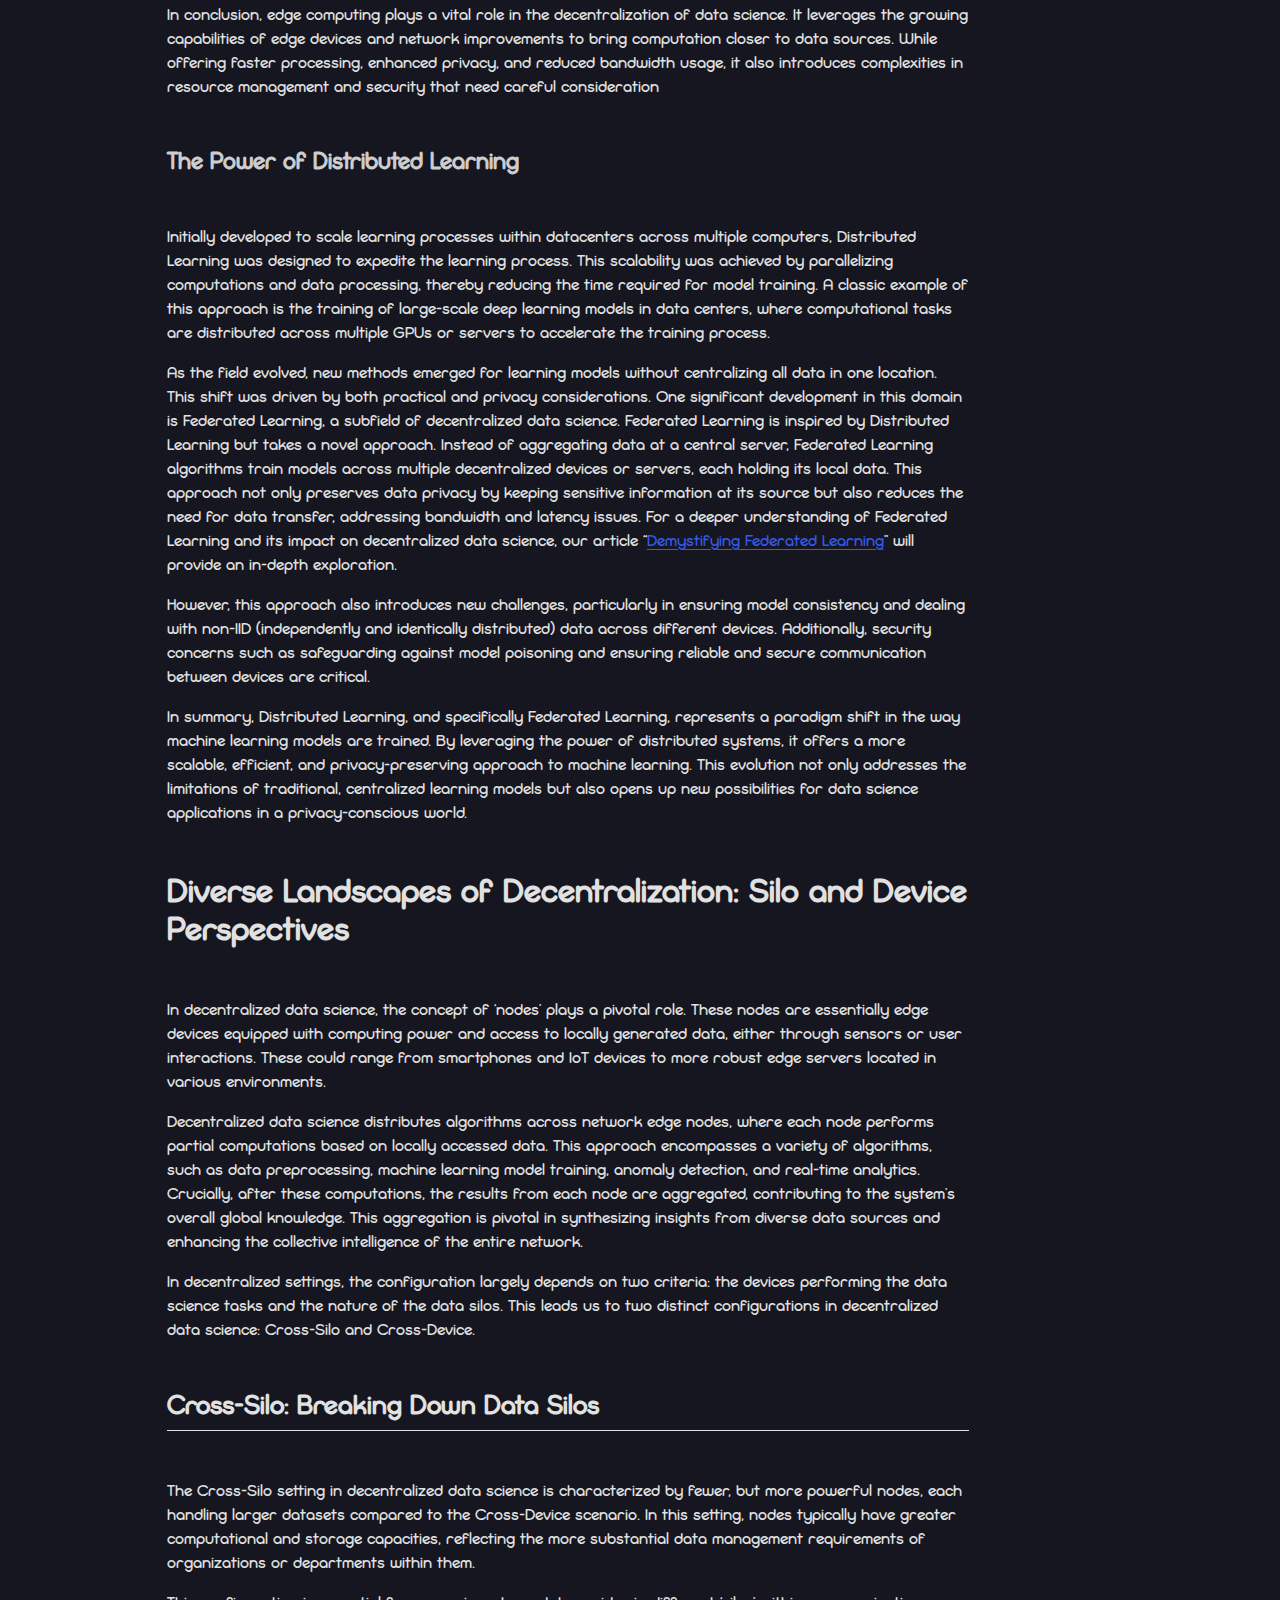
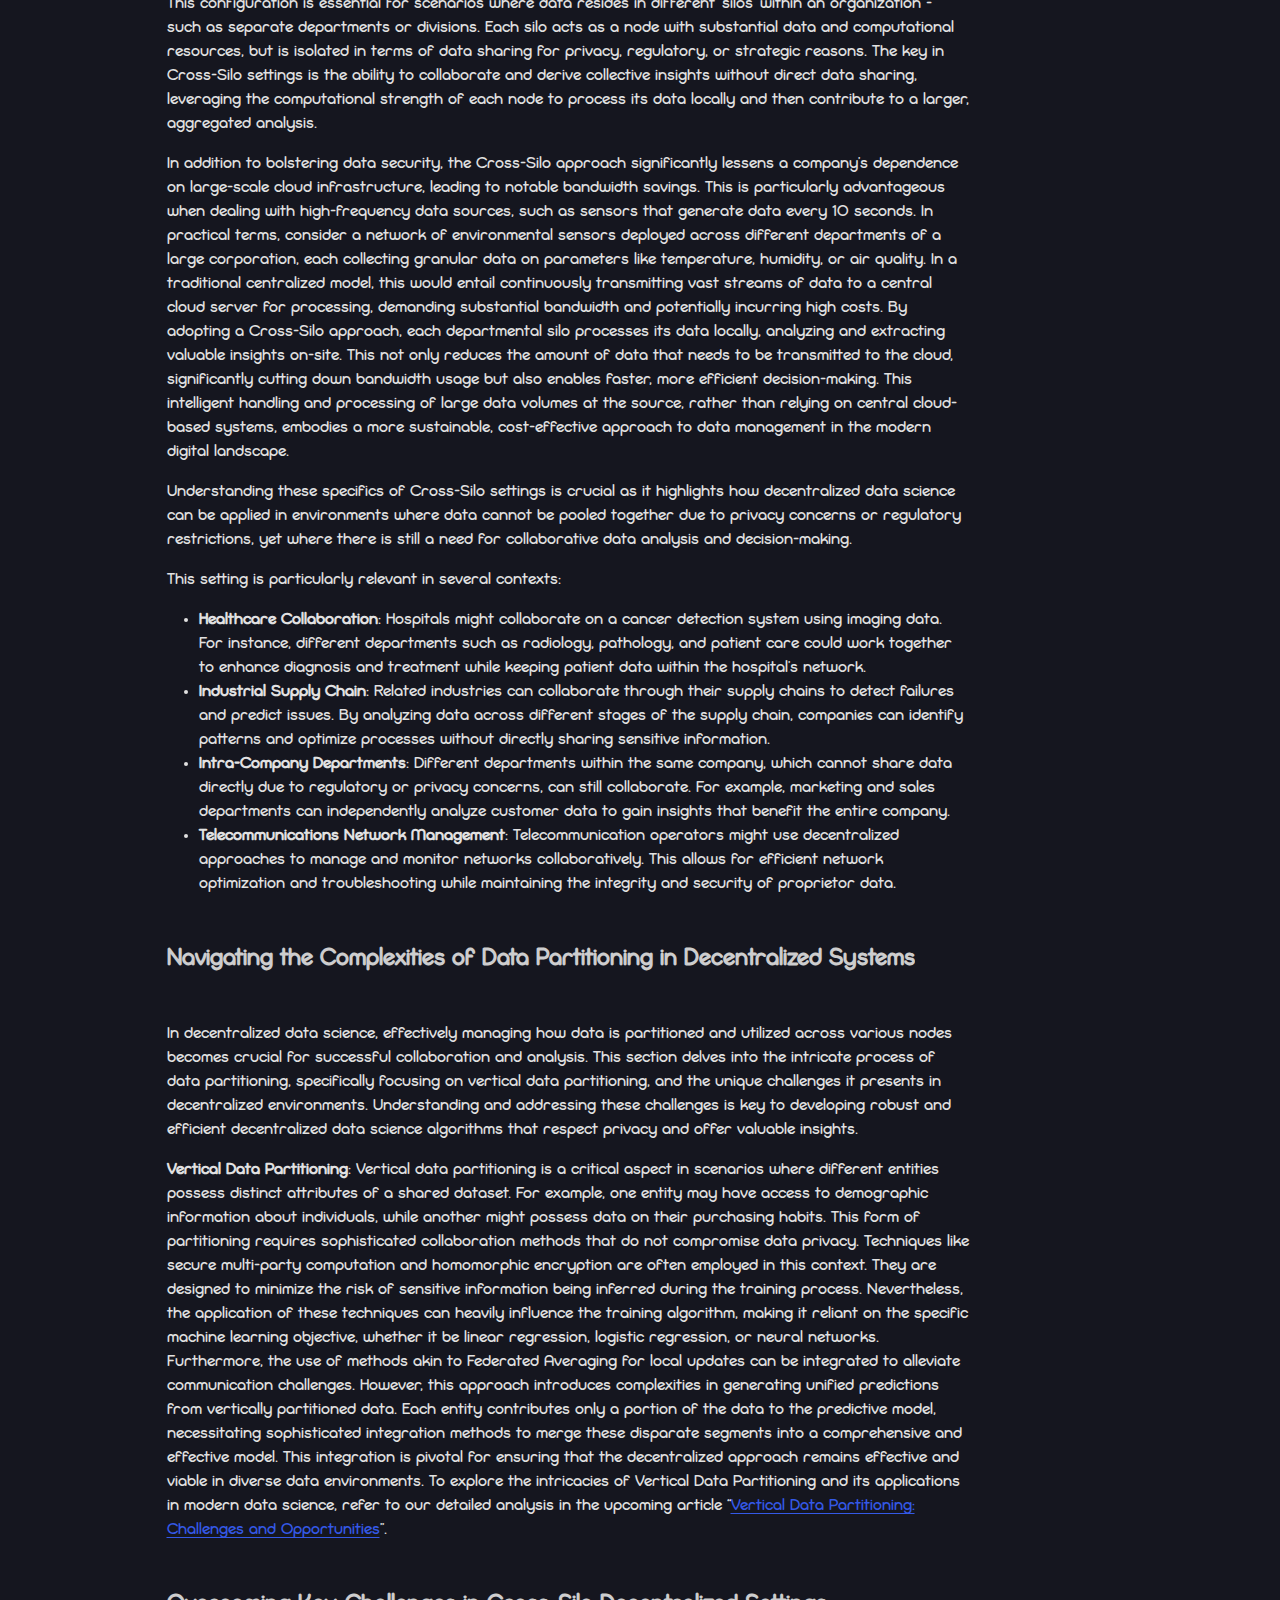
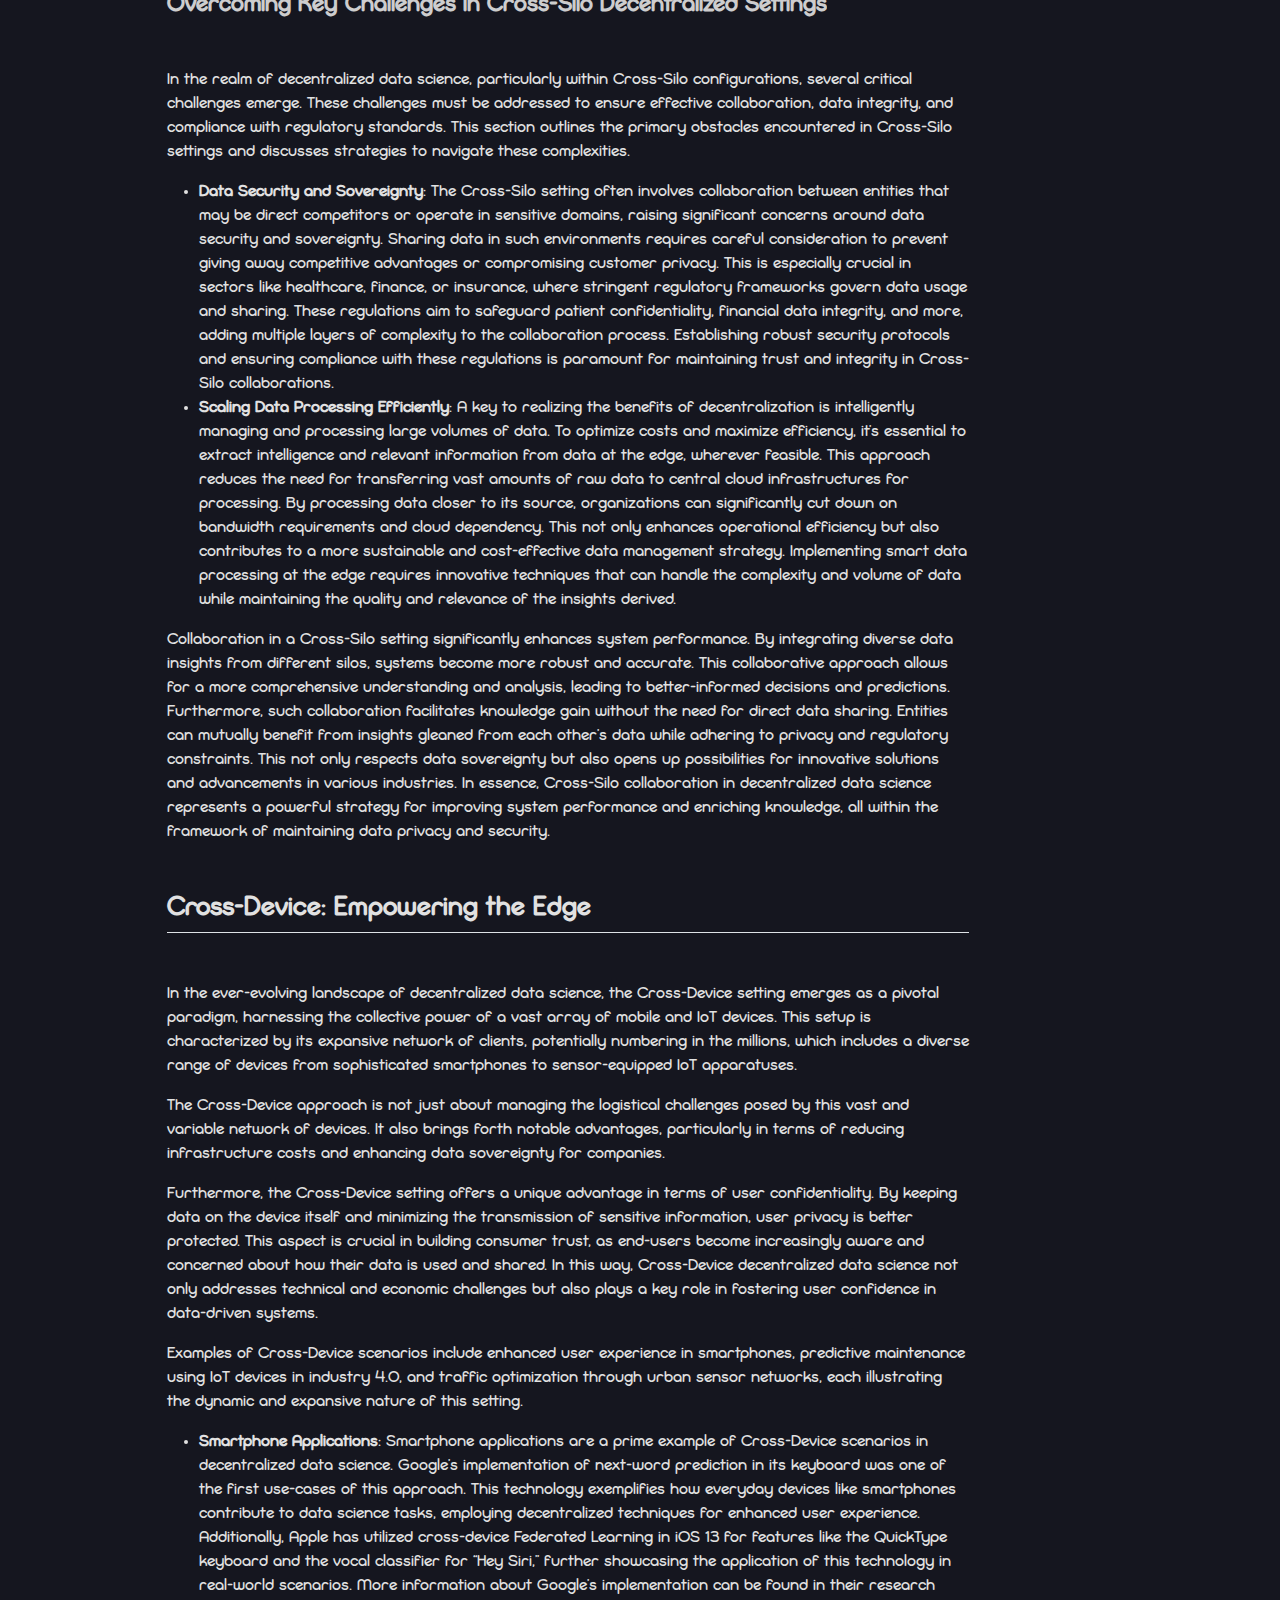
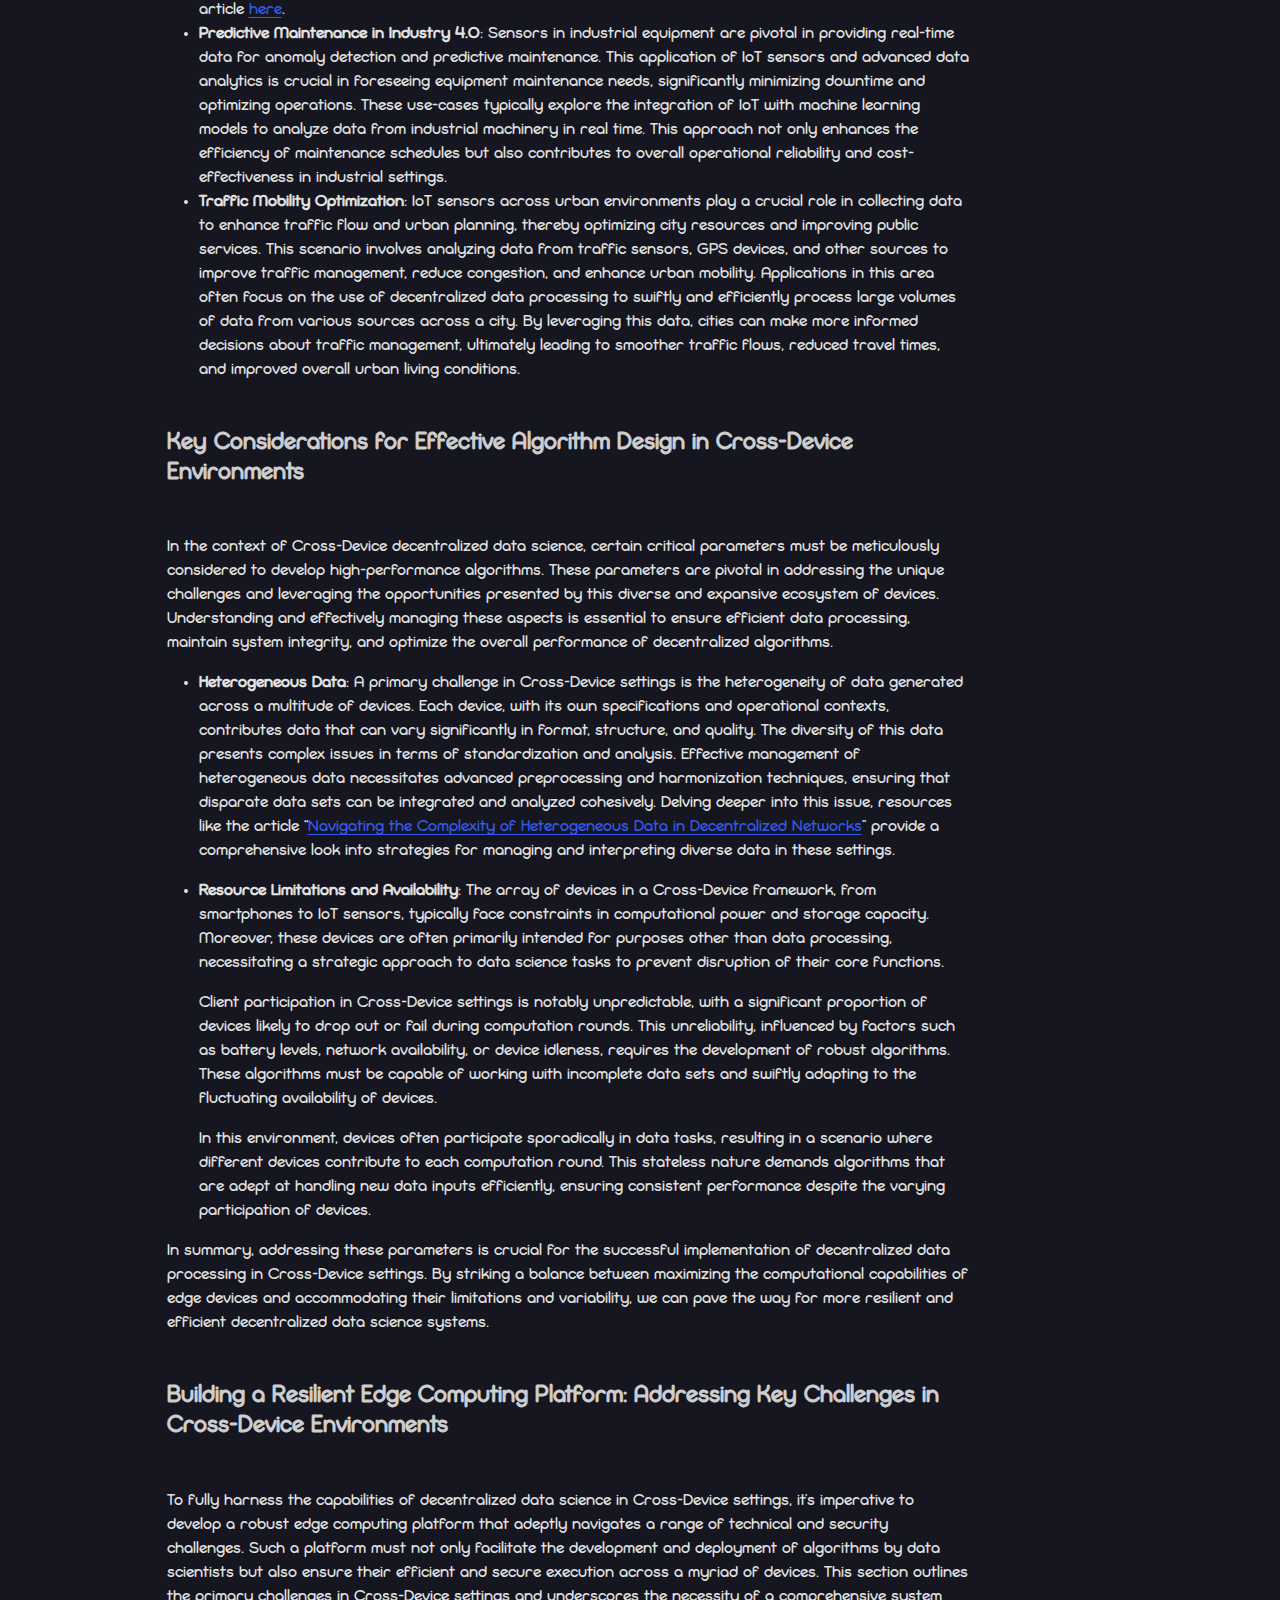
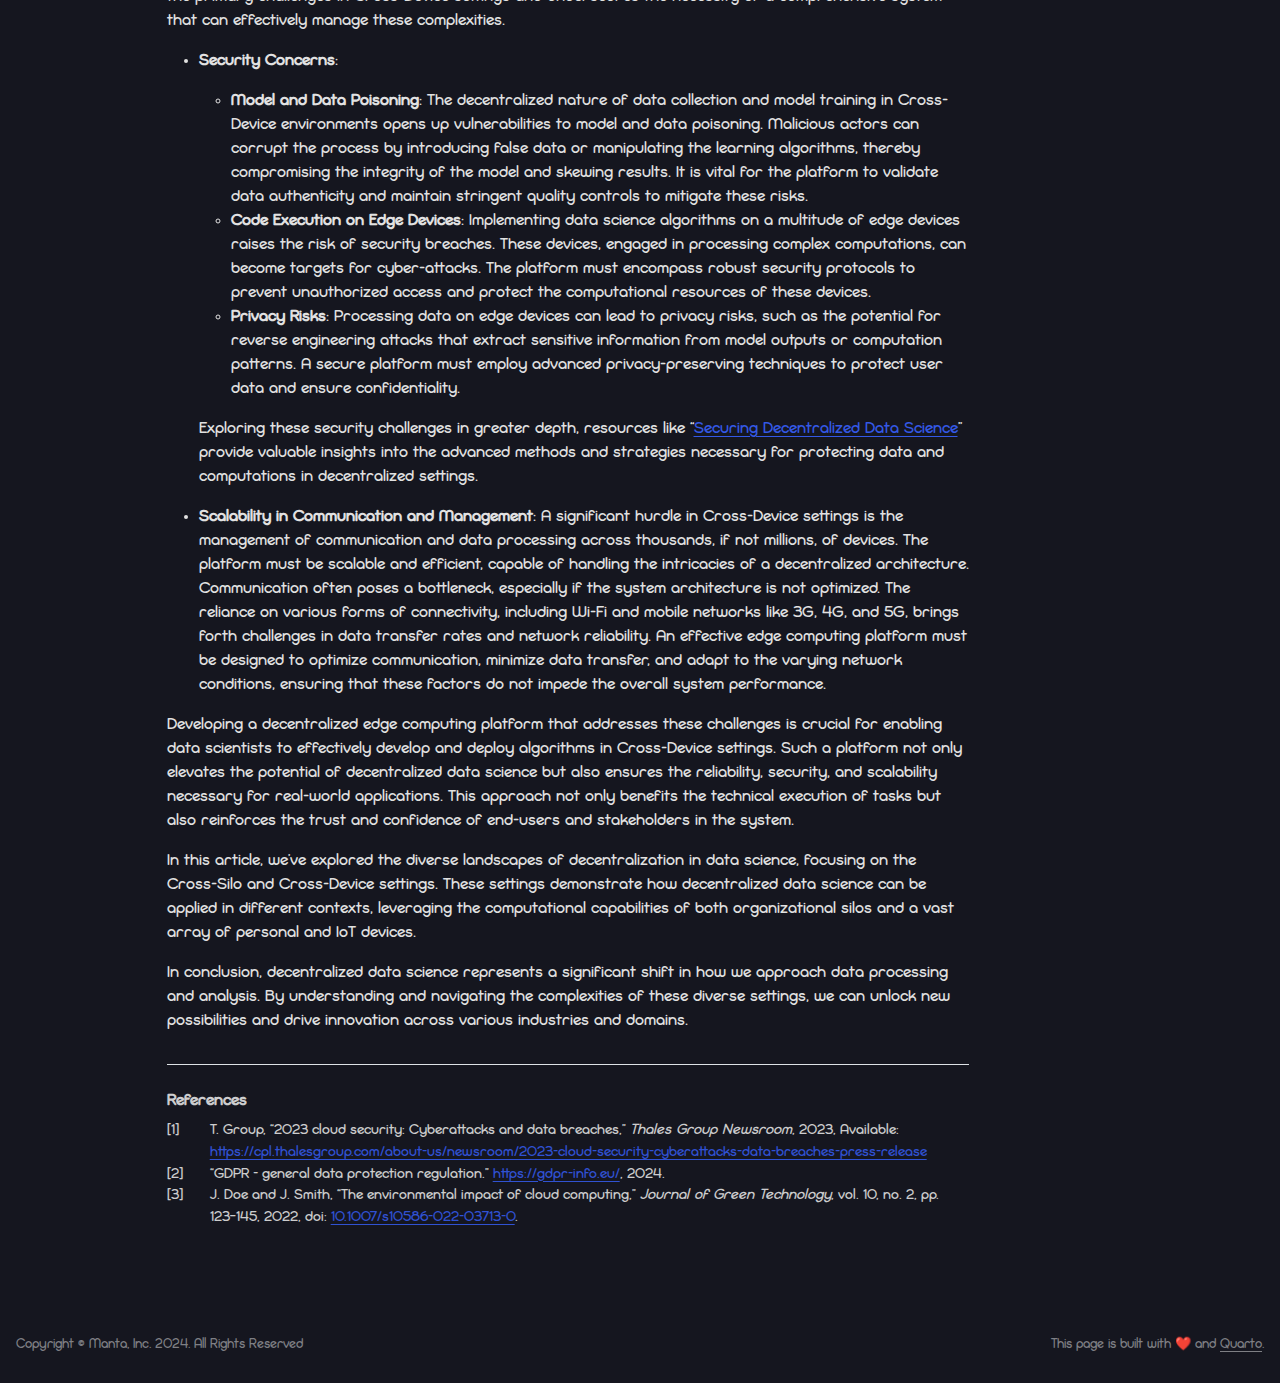
==== commit d4f9f032: "Built site for gh-pages" ====
--- a/articles/decentralization/index.html
+++ b/articles/decentralization/index.html
@@ -8,7 +8,7 @@
 
 <meta name="dcterms.date" content="2024-02-07">
 
-<title>manta - The New Frontier: Data Science in the Decentralized Era</title>
+<title>The New Frontier: Data Science in the Decentralized Era</title>
 <style>
 code{white-space: pre-wrap;}
 span.smallcaps{font-variant: small-caps;}
@@ -47,10 +47,6 @@
 <script src="../../site_libs/quarto-nav/quarto-nav.js"></script>
 <script src="../../site_libs/quarto-nav/headroom.min.js"></script>
 <script src="../../site_libs/clipboard/clipboard.min.js"></script>
-<script src="../../site_libs/quarto-search/autocomplete.umd.js"></script>
-<script src="../../site_libs/quarto-search/fuse.min.js"></script>
-<script src="../../site_libs/quarto-search/quarto-search.js"></script>
-<meta name="quarto:offset" content="../../">
 <script src="../../site_libs/quarto-html/quarto.js"></script>
 <script src="../../site_libs/quarto-html/popper.min.js"></script>
 <script src="../../site_libs/quarto-html/tippy.umd.min.js"></script>
@@ -61,18 +57,6 @@
 <link href="../../site_libs/bootstrap/bootstrap-icons.css" rel="stylesheet">
 <link href="../../site_libs/bootstrap/bootstrap.min.css" rel="stylesheet" id="quarto-bootstrap" data-mode="dark">
 <script id="quarto-search-options" type="application/json">{
-  "location": "navbar",
-  "copy-button": false,
-  "collapse-after": 3,
-  "panel-placement": "end",
-  "type": "overlay",
-  "limit": 50,
-  "keyboard-shortcut": [
-    "f",
-    "/",
-    "s"
-  ],
-  "show-item-context": false,
   "language": {
     "search-no-results-text": "No results",
     "search-matching-documents-text": "matching documents",
@@ -98,6 +82,13 @@
     document.body.classList.add('hypothesis-enabled');
   });
 </script>
+<style>
+
+      .quarto-title-block .quarto-title-banner {
+        background-image: url(./decentralized-article-banner.jpg);
+background-size: cover;
+      }
+</style>
 
 
 </head>
@@ -105,33 +96,18 @@
 <body class="nav-fixed">
 
 <div id="quarto-search-results"></div>
-  <header id="quarto-header" class="headroom fixed-top">
+  <header id="quarto-header" class="headroom fixed-top quarto-banner">
     <nav class="navbar navbar-expand-lg " data-bs-theme="dark">
       <div class="navbar-container container-fluid">
       <div class="navbar-brand-container mx-auto">
-    <a class="navbar-brand" href="../../index.html">
-    <span class="navbar-title">manta</span>
+    <a href="../../index.html" class="navbar-brand navbar-brand-logo">
+    <img src="../../static/manta.png" alt="" class="navbar-logo">
     </a>
   </div>
-            <div id="quarto-search" class="" title="Search"></div>
           <button class="navbar-toggler" type="button" data-bs-toggle="collapse" data-bs-target="#navbarCollapse" aria-controls="navbarCollapse" aria-expanded="false" aria-label="Toggle navigation" onclick="if (window.quartoToggleHeadroom) { window.quartoToggleHeadroom(); }">
   <span class="navbar-toggler-icon"></span>
 </button>
           <div class="collapse navbar-collapse" id="navbarCollapse">
-            <ul class="navbar-nav navbar-nav-scroll me-auto">
-  <li class="nav-item">
-    <a class="nav-link" href="../../index.html"> 
-<span class="menu-text">Home</span></a>
-  </li>  
-  <li class="nav-item">
-    <a class="nav-link" href="../../articles.html"> 
-<span class="menu-text">Articles</span></a>
-  </li>  
-  <li class="nav-item">
-    <a class="nav-link" href="../../about.html"> 
-<span class="menu-text">About</span></a>
-  </li>  
-</ul>
             <ul class="navbar-nav navbar-nav-scroll ms-auto">
   <li class="nav-item">
     <a class="nav-link" href="mailto:manta@mantatech.io" rel="contact-us"> 
@@ -145,7 +121,34 @@
     </nav>
 </header>
 <!-- content -->
-<div id="quarto-content" class="quarto-container page-columns page-rows-contents page-layout-article page-navbar">
+<header id="title-block-header" class="quarto-title-block default page-columns page-full">
+  <div class="quarto-title-banner page-columns page-full">
+    <div class="quarto-title column-body">
+      <h1 class="title">The New Frontier: Data Science in the Decentralized Era</h1>
+                                <div class="quarto-categories">
+                <div class="quarto-category">cloud</div>
+                <div class="quarto-category">edge</div>
+                <div class="quarto-category">decentralization</div>
+              </div>
+                  </div>
+  </div>
+    
+  
+  <div class="quarto-title-meta">
+
+      
+      <div>
+      <div class="quarto-title-meta-heading">Published</div>
+      <div class="quarto-title-meta-contents">
+        <p class="date">February 7, 2024</p>
+      </div>
+    </div>
+    
+      
+    </div>
+    
+  
+  </header><div id="quarto-content" class="quarto-container page-columns page-rows-contents page-layout-article page-navbar">
 <!-- sidebar -->
 <!-- margin-sidebar -->
     <div id="quarto-margin-sidebar" class="sidebar margin-sidebar">
@@ -180,36 +183,10 @@
 </nav>
     </div>
 <!-- main -->
-<main class="content" id="quarto-document-content">
-
-<header id="title-block-header" class="quarto-title-block default">
-<div class="quarto-title">
-<h1 class="title">The New Frontier: Data Science in the Decentralized Era</h1>
-  <div class="quarto-categories">
-    <div class="quarto-category">cloud</div>
-    <div class="quarto-category">edge</div>
-    <div class="quarto-category">decentralization</div>
-  </div>
-  </div>
-
-
-
-<div class="quarto-title-meta">
-
-    
-    <div>
-    <div class="quarto-title-meta-heading">Published</div>
-    <div class="quarto-title-meta-contents">
-      <p class="date">February 7, 2024</p>
-    </div>
-  </div>
-  
-    
-  </div>
-  
-
-
-</header>
+<main class="content quarto-banner-title-block" id="quarto-document-content">
+
+
+
 
 
 <p>Data science, in its broadest sense, represents a fusion of multiple disciplines, combining data analysis, statistics, machine learning, and deep learning to extract insights and knowledge from data. Historically, the field of data science has progressed from early methods of recording and analyzing data to the development of complex algorithms and statistical models in the 20th century. The advent of modern computing gave birth to the term “data science” in the 1960s, but it wasn’t until the late 1990s and early 2000s that the field truly exploded, owing to the digital revolution and the exponential growth of data.</p>
